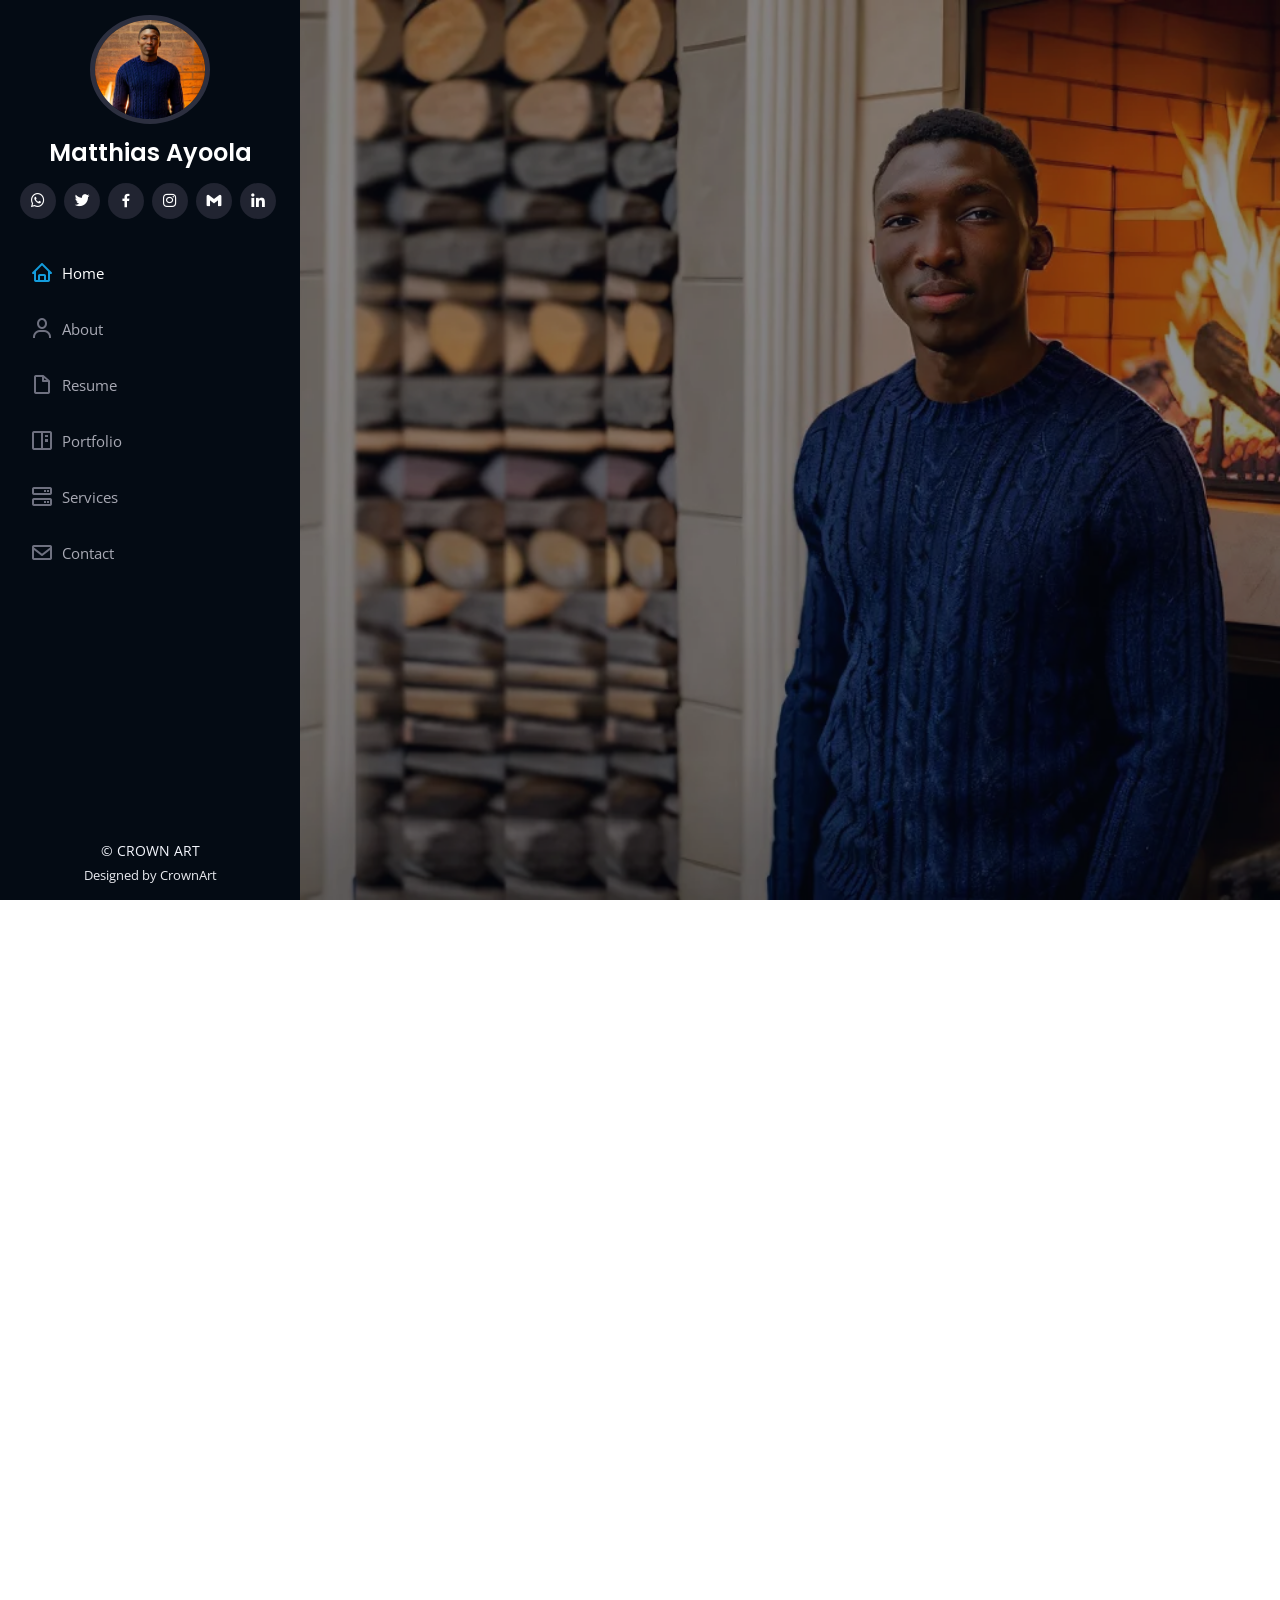
==== boateng.html @ 7325ee03 "ff" ====
<!DOCTYPE html>
<html lang="en">

<head>
  <meta charset="utf-8">
  <meta content="width=device-width, initial-scale=1.0" name="viewport">

  <title>Matthias Ayoola</title>
  <meta content="" name="description">
  <meta content="" name="keywords">

  <!-- Favicons -->
  <link href="assets\web\cbg.webp" rel="icon">
  <link href="assets\web\cbg.webp" rel="apple-touch-icon">

  <!-- Google Fonts -->
  <link href="https://fonts.googleapis.com/css?family=Open+Sans:300,300i,400,400i,600,600i,700,700i|Raleway:300,300i,400,400i,500,500i,600,600i,700,700i|Poppins:300,300i,400,400i,500,500i,600,600i,700,700i" rel="stylesheet">

  <!-- Vendor CSS Files -->
  <link href="assets/vendor/aos/aos.css" rel="stylesheet">
  <link href="assets/vendor/bootstrap/css/bootstrap.min.css" rel="stylesheet">
  <link href="assets/vendor/bootstrap-icons/bootstrap-icons.css" rel="stylesheet">
  <link href="assets/vendor/boxicons/css/boxicons.min.css" rel="stylesheet">
  <link href="assets/vendor/glightbox/css/glightbox.min.css" rel="stylesheet">
  <link href="assets/vendor/swiper/swiper-bundle.min.css" rel="stylesheet">

  <!-- Template Main CSS File -->
  <link href="assets/css/style.css" rel="stylesheet">

  <!-- =======================================================
  * Template Name: iPortfolio
  * Updated: Nov 17 2023 with Bootstrap v5.3.2
  * Template URL: https://bootstrapmade.com/iportfolio-bootstrap-portfolio-websites-template/
  * Author: BootstrapMade.com
  * License: https://bootstrapmade.com/license/
  ======================================================== -->
  <style>
    /* Custom styles for portfolio section */
    .portfolio-section {
      padding: 60px 0;
      background: #f5f8fd;
      overflow: hidden;
    }
    .portfolio-item {
      margin-bottom: 30px;
      position: relative;
      overflow: hidden;
      border-radius: 10px;
      box-shadow: 0 4px 15px rgba(0, 0, 0, 0.1);
      transition: transform 0.3s ease, box-shadow 0.3s ease;
    }
    .portfolio-item:hover {
      transform: translateY(-10px);
      box-shadow: 0 8px 25px rgba(0, 0, 0, 0.2);
    }
    .portfolio-item img {
      width: 100%;
      height: auto;
      display: block;
      object-fit: cover;
    }
    .portfolio-details {
      padding: 15px;
      background: #fff;
      text-align: center;
    }
    .portfolio-details h4 {
      margin: 10px 0 5px;
      color: #173b6c;
      font-size: 1.2rem;
    }
    .portfolio-details p {
      font-size: 0.9rem;
      color: #666;
    }
    .download-btn {
      display: inline-block;
      padding: 8px 16px;
      background: #149ddd;
      color: #fff;
      text-decoration: none;
      border-radius: 5px;
      transition: background 0.3s, transform 0.3s;
      font-size: 0.9rem;
    }
    .download-btn:hover {
      background: #37b3ed;
      transform: translateY(-3px);
    }
    @keyframes fadeInUp {
      from { opacity: 0; transform: translateY(20px); }
      to { opacity: 1; transform: translateY(0); }
    }
    .fade-in-up {
      animation: fadeInUp 1s ease-out;
    }

    /* Responsive Adjustments */
    @media (max-width: 1200px) {
      #header {
        width: 250px;
      }
      #main {
        margin-left: 250px;
      }
      .container, .container-fluid {
        padding-left: 20px;
        padding-right: 20px;
      }
      .portfolio-item {
        margin-bottom: 20px;
      }
    }

    @media (max-width: 992px) {
      #header {
        left: -250px;
      }
      #main {
        margin-left: 0;
      }
      #hero h1 {
        font-size: 40px;
        line-height: 48px;
      }
      #hero h2 {
        font-size: 18px;
      }
      .portfolio-item {
        margin-bottom: 15px;
      }
      .col-lg-4 {
        flex: 0 0 50%;
        max-width: 50%;
      }
    }

    @media (max-width: 768px) {
      #hero {
        height: auto;
        padding: 60px 0;
      }
      #hero h1 {
        font-size: 28px;
        line-height: 36px;
      }
      #hero h2 {
        font-size: 16px;
      }
      .btn-get-started {
        padding: 8px 16px;
        font-size: 0.9rem;
      }
      .col-lg-4 {
        flex: 0 0 100%;
        max-width: 100%;
      }
      .portfolio-details h4 {
        font-size: 1rem;
      }
      .portfolio-details p {
        font-size: 0.8rem;
      }
      .download-btn {
        padding: 6px 12px;
        font-size: 0.8rem;
      }
      .contact .info {
        padding: 20px;
      }
      .contact .php-email-form {
        padding: 20px;
      }
    }

    @media (max-width: 576px) {
      #header .profile img {
        width: 100px;
      }
      #header .profile h1 {
        font-size: 20px;
      }
      #hero .hero-container {
        padding: 0 15px;
      }
      .section-title h2 {
        font-size: 24px;
      }
      .contact .row {
        flex-direction: column;
      }
      .contact .info, .contact .php-email-form {
        width: 100%;
        margin-bottom: 20px;
      }
      .form-group {
        margin-bottom: 10px;
      }
      #footer {
        width: 100%;
        position: relative;
        padding: 10px;
      }
    }
  </style>
</head>
<body>
 
  <!-- ======= Mobile nav toggle button ======= -->
  <i class="bi bi-list mobile-nav-toggle d-xl-none"></i>

  <!-- ======= Header ======= -->
  <header id="header">
    <div class="d-flex flex-column">

      <div class="profile">
        <img src="assets\web\profile.webp" alt="" width="600" height="537" class="img-fluid rounded-circle">
        <h1 class="text-light"><a href="index.html">Matthias Ayoola </a></h1>
        <div class="social-links mt-3 text-center">
          <a href="https://wa.me/2348077643940" class="whatsapp"><i class="bx bxl-whatsapp"></i></a>
          <a href="https://x.com/C_rowntech?t=K1lyToPX4hGiQ3Go60ShPg&s=09" class="twitter"><i class="bx bxl-twitter"></i></a>
          <a href="https://www.facebook.com/ayoola.matthias" class="facebook"><i class="bx bxl-facebook"></i></a>
          <a href="https://www.instagram.com/crownart.gfx?igsh=cDUyMmh1eW9mb3Uy" class="instagram"><i class="bx bxl-instagram"></i></a>
          <a href="princematthias64@gmail.com" class="google-plus"><i class="bx bxl-gmail"></i></a>
          <a href="https://www.linkedin.com/in/ayoola-matthias-157736240" class="linkedin"><i class="bx bxl-linkedin"></i></a>
        </div>
      </div>

      <nav id="navbar" class="nav-menu navbar">
        <ul>
          <li><a href="#hero" class="nav-link scrollto active"><i class="bx bx-home"></i> <span>Home</span></a></li>
          <li><a href="#about" class="nav-link scrollto"><i class="bx bx-user"></i> <span>About</span></a></li>
          <li><a href="#resume" class="nav-link scrollto"><i class="bx bx-file-blank"></i> <span>Resume</span></a></li>
          <li><a href="#portfolio" class="nav-link scrollto"><i class="bx bx-book-content"></i> <span>Portfolio</span></a></li>
          <li><a href="#services" class="nav-link scrollto"><i class="bx bx-server"></i> <span>Services</span></a></li>
          <li><a href="#contact" class="nav-link scrollto"><i class="bx bx-envelope"></i> <span>Contact</span></a></li>
        </ul>
      </nav><!-- .nav-menu -->
    </div>
  </header><!-- End Header -->

  <!-- Main -->
  <main id="main">
    <!-- Hero Section -->
    <section id="hero" class="d-flex align-items-center">
      <div class="container" data-aos="fade-in">
        <h1>Matthias Ayoola</h1>
        <h2>Graphics Designer & Web Developer</h2>
        <div class="d-flex flex-column flex-md-row gap-2">
          <a href="#portfolio" class="btn-get-started scrollto">View Portfolio</a>
          <a href="#contact" class="btn-get-started scrollto">Book a Session</a>
        </div>
      </div>
    </section>

        <!-- Contact Section -->
    <section id="contact" class="contact">
      <div class="container" data-aos="fade-up">
        <div class="section-title">
          <h2>Contact</h2>
          <p>Ready to start your next project or have questions? I’m here to help!</p>
        </div>
        <div class="row">
          <div class="col-lg-5 d-flex align-items-stretch">
            <div class="info">
              <div class="address">
                <i class="bi bi-geo-alt"></i>
                <h4>Location:</h4>
                <p>Bello Villa Isale-genral, Ogbomosho, Oyo State, NG</p>
              </div>
              <div class="email">
                <i class="bi bi-envelope"></i>
                <h4>Email:</h4>
                <p>[email protected]</p>
              </div>
              <div class="phone">
                <i class="bi bi-phone"></i>
                <h4>Call:</h4>
                <p>+1 5589 55488 55s</p>
              </div>
              <div class="form-social">
                <a href="#" class="twitter"><i class="bx bxl-twitter"></i></a>
                <a href="#" class="facebook"><i class="bx bxl-facebook"></i></a>
                <a href="#" class="instagram"><i class="bx bxl-instagram"></i></a>
                <a href="#" class="linkedin"><i class="bx bxl-linkedin"></i></a>
              </div>
            </div>
          </div>
          <div class="col-lg-7 mt-5 mt-lg-0 d-flex align-items-stretch">
            <form action="forms/contact.php" method="post" class="php-email-form">
              <div class="row">
                <div class="form-group col-md-6">
                  <label for="name">Your Name</label>
                  <input type="text" name="name" class="form-control" id="name" required>
                </div>
                <div class="form-group col-md-6">
                  <label for="email">Your Email</label>
                  <input type="email" class="form-control" name="email" id="email" required>
                </div>
              </div>
              <div class="form-group">
                <label for="subject">Subject</label>
                <input type="text" class="form-control" name="subject" id="subject" required>
              </div>
              <div class="form-group">
                <label for="message">Message</label>
                <textarea class="form-control" name="message" rows="10" required></textarea>
              </div>
              <div class="my-3">
                <div class="loading">Loading</div>
                <div class="error-message"></div>
                <div class="sent-message">Your message has been sent. Thank you!</div>
              </div>
              <div class="text-center"><button type="submit">Send Message</button></div>
            </form>
          </div>
        </div>
      </div>
    </section>
  </main>

  <!-- Footer -->
  <footer id="footer">
    <div class="container">
      <div class="copyright">
        © CROWN ART
      </div>
      <div class="credits">
        Designed by CrownArt
      </div>
    </div>
  </footer>

  <a href="#" class="back-to-top d-flex align-items-center justify-content-center"><i class="bi bi-arrow-up-short"></i></a>

  <script>
    AOS.init({ duration: 1000, easing: 'ease-in-out', once: true });
    document.addEventListener('DOMContentLoaded', () => {
      const portfolioIsotope = new Isotope('.portfolio-container', {
        itemSelector: '.ponrtfolio-item',
        layoutMode: 'masonry'
      });
    });
  </script>
</body>
</html>
---- assets/css/style.css ----
/*--------------------------------------------------------------
# General
--------------------------------------------------------------*/
body {
  font-family: "Open Sans", sans-serif;
  color: #272829;
}

a {
  color: #149ddd;
  text-decoration: none;
}

a:hover {
  color: #37b3ed;
  text-decoration: none;
}

h1,
h2,
h3,
h4,
h5,
h6 {
  font-family: "Raleway", sans-serif;
}

/*--------------------------------------------------------------
# Back to top button
--------------------------------------------------------------*/
.back-to-top {
  position: fixed;
  visibility: hidden;
  opacity: 0;
  right: 15px;
  bottom: 15px;
  z-index: 996;
  background: #149ddd;
  width: 40px;
  height: 40px;
  border-radius: 50px;
  transition: all 0.4s;
}

.back-to-top i {
  font-size: 28px;
  color: #fff;
  line-height: 0;
}

.back-to-top:hover {
  background: #2eafec;
  color: #fff;
}

.back-to-top.active {
  visibility: visible;
  opacity: 1;
}

/*--------------------------------------------------------------
# Header
--------------------------------------------------------------*/
#header {
  position: fixed;
  top: 0;
  left: 0;
  bottom: 0;
  width: 300px;
  transition: all ease-in-out 0.5s;
  z-index: 9997;
  transition: all 0.5s;
  padding: 0 15px;
  background: #040b14;
  overflow-y: auto;
}

#header .profile img {
  margin: 15px auto;
  display: block;
  width: 120px;
  border: 5px solid #2c2f3f;
}

#header .profile h1 {
  font-size: 24px;
  margin: 0;
  padding: 0;
  font-weight: 600;
  -moz-text-align-last: center;
  text-align-last: center;
  font-family: "Poppins", sans-serif;
}

#header .profile h1 a,
#header .profile h1 a:hover {
  color: #fff;
  text-decoration: none;
}

#header .profile .social-links a {
  font-size: 18px;
  display: inline-block;
  background: #212431;
  color: #fff;
  line-height: 1;
  padding: 8px 0;
  margin-right: 4px;
  border-radius: 50%;
  text-align: center;
  width: 36px;
  height: 36px;
  transition: 0.3s;
}

#header .profile .social-links a:hover {
  background: #149ddd;
  color: #fff;
  text-decoration: none;
}

#main {
  margin-left: 300px;
}

.container,
.container-fluid {
  padding-left: 30px;
  padding-right: 30px;
}

@media (max-width: 1199px) {
  #header {
    left: -300px;
  }

  #main {
    margin-left: 0;
  }

  .container,
  .container-fluid {
    padding-left: 12px;
    padding-right: 12px;
  }
}

/*--------------------------------------------------------------
# Navigation Menu
--------------------------------------------------------------*/
/* Desktop Navigation */
.nav-menu {
  padding: 30px 0 0 0;
}

.nav-menu * {
  margin: 0;
  padding: 0;
  list-style: none;
}

.nav-menu>ul>li {
  position: relative;
  white-space: nowrap;
}

.nav-menu a,
.nav-menu a:focus {
  display: flex;
  align-items: center;
  color: #a8a9b4;
  padding: 12px 15px;
  margin-bottom: 8px;
  transition: 0.3s;
  font-size: 15px;
}

.nav-menu a i,
.nav-menu a:focus i {
  font-size: 24px;
  padding-right: 8px;
  color: #6f7180;
}

.nav-menu a:hover,
.nav-menu .active,
.nav-menu .active:focus,
.nav-menu li:hover>a {
  text-decoration: none;
  color: #fff;
}

.nav-menu a:hover i,
.nav-menu .active i,
.nav-menu .active:focus i,
.nav-menu li:hover>a i {
  color: #149ddd;
}

/* Mobile Navigation */
.mobile-nav-toggle {
  position: fixed;
  right: 15px;
  top: 15px;
  z-index: 9998;
  border: 0;
  font-size: 24px;
  transition: all 0.4s;
  outline: none !important;
  background-color: #149ddd;
  color: #fff;
  width: 40px;
  height: 40px;
  display: inline-flex;
  align-items: center;
  justify-content: center;
  line-height: 0;
  border-radius: 50px;
  cursor: pointer;
}

.mobile-nav-active {
  overflow: hidden;
}

.mobile-nav-active #header {
  left: 0;
}

/*--------------------------------------------------------------
# Hero Section
--------------------------------------------------------------*/
#hero {
  width: 100%;
  height: 100vh;
  background: url("../web/1694551637131.webp");
  background-size: cover;
  background-position: right;
}

#hero:before {
  content: "";
  background: rgba(5, 13, 24, 0.3);
  position: absolute;
  bottom: 0;
  top: 0;
  left: 0;
  right: 0;
  z-index: 1;
}

#hero .hero-container {
  position: relative;
  z-index: 2;
  min-width: 300px;
}

#hero h1 {
  margin: 0 0 10px 0;
  font-size: 64px;
  font-weight: 700;
  line-height: 56px;
  color: #fff;
}

#hero p {
  color: #fff;
  margin-bottom: 50px;
  font-size: 26px;
  font-family: "Poppins", sans-serif;
}

#hero p span {
  color: #fff;
  padding-bottom: 4px;
  letter-spacing: 1px;
  border-bottom: 3px solid #149ddd;
}

@media (min-width: 1024px) {
  #hero {
    background-attachment: fixed;
    background: url("../web/WEB2.webp");
    background-size: cover; /* Fill the screen */
    background-position: right; /* Center the image */
    background-repeat: no-repeat;
  }
}

@media (max-width: 768px) {
	#hero h1 {
    font-size: 28px;
    line-height: 36px;
  }

  #hero h2 {
    font-size: 18px;
    line-height: 24px;
    margin-bottom: 30px;
  }
	#hero {
  width: 100%;
  height: 100vh;
  position: relative;
  background: url("../web/profile.webp");
  background-size: cover;
  background-position: center;
  background-repeat: no-repeat;
  overflow: hidden;
}

/* Blurred and colored overlay */
#hero::before {
  content: "";
  position: absolute;
  inset: 0;
  z-index: 1;
  /* Cool blue overlay with opacity */
  background: rgba(6, 87, 238, 0.45);
  /* Blur effect */
  backdrop-filter: blur(5px);
  /* For Safari support */
  -webkit-backdrop-filter: blur(0px);
}

/* Ensure hero content stays above overlay */
#hero .hero-container {
  position: relative;
  z-index: 2;
}
}
/* Animated scroll down arrow - bottom right */
/* Default: bottom right */
.scroll-down-arrow {
  position: absolute;
  right: 40px;
  bottom: 40px;
  color: #fff;
  font-size: 48px;
  animation: bounce 2s infinite;
  transition: color 0.3s;
  z-index: 10;
  background: none;
  border: none;
  outline: none;
  cursor: pointer;
  display: flex;
  align-items: center;
  justify-content: center;
}

/* Center bottom for large screens */
@media (min-width: 1024px) {
  .scroll-down-arrow {
    right: 0;
    left: 0;
    margin: 0 auto;
    bottom: 40px;
    position: absolute;
    justify-content: center;
  }
}
@keyframes bounce {
  0%, 20%, 50%, 80%, 100% {transform: translateY(0);}
  40% {transform: translateY(15px);}
  60% {transform: translateY(8px);}
}
#hero {
  position: relative; 
  /* Ensure positioning context for the arrow */
}
/* Hero profile image */
.hero-profile-img {
  animation: fadeInDown 1.2s;
}
@keyframes fadeInDown {
  from { opacity: 0; transform: translateY(-40px);}
  to { opacity: 1; transform: translateY(0);}
}
/* Hero social icons */
.hero-social a {
  color: #fff;
  font-size: 2rem;
  transition: color 0.3s, transform 0.3s;
  display: inline-block;
}
.hero-social a:hover {
  color: #149ddd;
  transform: translateY(-6px) scale(1.1);
}
/* Optional: subtle overlay for better text contrast */
#hero::before {
  content: "";
  background: rgba(5, 10, 24, 0.45);
  position: absolute;
  bottom: 0;
  top: 0;
  left: 0;
  right: 0;
  z-index: 1;
}
#hero .hero-container {
  position: relative;
  z-index: 2;
}
/*--------------------------------------------------------------
# Sections General
--------------------------------------------------------------*/
section {
  padding: 60px 0;
  overflow: hidden;
}

.section-bg {
  background: #f5f8fd;
}

.section-title {
  padding-bottom: 30px;
}

.section-title h2 {
  font-size: 32px;
  font-weight: bold;
  margin-bottom: 20px;
  padding-bottom: 20px;
  position: relative;
  color: #173b6c;
}

.section-title h2::after {
  content: "";
  position: absolute;
  display: block;
  width: 50px;
  height: 3px;
  background: #149ddd;
  bottom: 0;
  left: 0;
}

.section-title p {
  margin-bottom: 0;
}

/*--------------------------------------------------------------
# About
--------------------------------------------------------------*/
.about .content h3 {
  font-weight: 700;
  font-size: 26px;
  color: #173b6c;
}

.about .content ul {
  list-style: none;
  padding: 0;
}

.about .content ul li {
  margin-bottom: 20px;
  display: flex;
  align-items: center;
}

.about .content ul strong {
  margin-right: 10px;
}

.about .content ul i {
  font-size: 16px;
  margin-right: 5px;
  color: #149ddd;
  line-height: 0;
}

.about .content p:last-child {
  margin-bottom: 0;
}

/*--------------------------------------------------------------
# Facts
--------------------------------------------------------------*/
.facts {
  padding-bottom: 30px;
}

.facts .count-box {
  padding: 30px;
  width: 100%;
}

.facts .count-box i {
  display: block;
  font-size: 44px;
  color: #149ddd;
  float: left;
  line-height: 0;
}

.facts .count-box span {
  font-size: 48px;
  line-height: 40px;
  display: block;
  font-weight: 700;
  color: #050d18;
  margin-left: 60px;
}

.facts .count-box p {
  padding: 15px 0 0 0;
  margin: 0 0 0 60px;
  font-family: "Raleway", sans-serif;
  font-size: 14px;
  color: #122f57;
}

.facts .count-box a {
  font-weight: 600;
  display: block;
  margin-top: 20px;
  color: #122f57;
  font-size: 15px;
  font-family: "Poppins", sans-serif;
  transition: ease-in-out 0.3s;
}

.facts .count-box a:hover {
  color: #1f5297;
}

/*--------------------------------------------------------------
# Skills
--------------------------------------------------------------*/
.skills .progress {
  height: 60px;
  display: block;
  background: none;
  border-radius: 0;
}

.skills .progress .skill {
  padding: 0;
  margin: 0 0 6px 0;
  text-transform: uppercase;
  display: block;
  font-weight: 600;
  font-family: "Poppins", sans-serif;
  color: #050d18;
}

.skills .progress .skill .val {
  float: right;
  font-style: normal;
}

.skills .progress-bar-wrap {
  background: #dce8f8;
  height: 10px;
}

.skills .progress-bar {
  width: 1px;
  height: 10px;
  transition: 0.9s;
  background-color: #149ddd;
}

/*--------------------------------------------------------------
# Resume
--------------------------------------------------------------*/
.resume .resume-title {
  font-size: 26px;
  font-weight: 700;
  margin-top: 20px;
  margin-bottom: 20px;
  color: #050d18;
}

.resume .resume-item {
  padding: 0 0 20px 20px;
  margin-top: -2px;
  border-left: 2px solid #1f5297;
  position: relative;
}

.resume .resume-item h4 {
  line-height: 18px;
  font-size: 18px;
  font-weight: 600;
  text-transform: uppercase;
  font-family: "Poppins", sans-serif;
  color: #050d18;
  margin-bottom: 10px;
}

.resume .resume-item h5 {
  font-size: 16px;
  background: #e4edf9;
  padding: 5px 15px;
  display: flex;
  font-weight: 600;
  margin-bottom: 10px;
}

.resume .resume-item ul {
  padding-left: 20px;
}

.resume .resume-item ul li {
  padding-bottom: 10px;
}

.resume .resume-item:last-child {
  padding-bottom: 0;
}

.resume .resume-item::before {
  content: "";
  position: absolute;
  width: 16px;
  height: 16px;
  border-radius: 50px;
  left: -9px;
  top: 0;
  background: #fff;
  border: 2px solid #1f5297;
}

/*--------------------------------------------------------------
# Portfolio
--------------------------------------------------------------*/
.portfolio .portfolio-item {
  margin-bottom: 30px;
}

.portfolio #portfolio-flters {
  padding: 0;
  margin: 0 auto 35px auto;
  list-style: none;
  text-align: center;
  background: #fff;
  border-radius: 50px;
  padding: 2px 15px;
}

.portfolio #portfolio-flters li {
  cursor: pointer;
  display: inline-block;
  padding: 10px 15px 8px 15px;
  font-size: 14px;
  font-weight: 600;
  line-height: 1;
  text-transform: uppercase;
  color: #272829;
  margin-bottom: 5px;
  transition: all 0.3s ease-in-out;
}

.portfolio #portfolio-flters li:hover,
.portfolio #portfolio-flters li.filter-active {
  color: #149ddd;
}

.portfolio #portfolio-flters li:last-child {
  margin-right: 0;
}

.portfolio .portfolio-wrap {
  transition: 0.3s;
  position: relative;
  overflow: hidden;
  z-index: 1;
}

.portfolio .portfolio-wrap::before {
  content: "";
  background: rgba(255, 255, 255, 0.5);
  position: absolute;
  left: 0;
  right: 0;
  top: 0;
  bottom: 0;
  transition: all ease-in-out 0.3s;
  z-index: 2;
  opacity: 0;
}

.portfolio .portfolio-wrap .portfolio-links {
  opacity: 1;
  left: 0;
  right: 0;
  bottom: -60px;
  z-index: 3;
  position: absolute;
  transition: all ease-in-out 0.3s;
  display: flex;
  justify-content: center;
}

.portfolio .portfolio-wrap .portfolio-links a {
  color: #fff;
  font-size: 28px;
  text-align: center;
  background: rgba(20, 157, 221, 0.75);
  transition: 0.3s;
  width: 50%;
}

.portfolio .portfolio-wrap .portfolio-links a:hover {
  background: rgba(20, 157, 221, 0.95);
}

.portfolio .portfolio-wrap .portfolio-links a+a {
  border-left: 1px solid #37b3ed;
}

.portfolio .portfolio-wrap:hover::before {
  top: 0;
  left: 0;
  right: 0;
  bottom: 0;
  opacity: 1;
}

.portfolio .portfolio-wrap:hover .portfolio-links {
  opacity: 1;
  bottom: 0;
}

/*--------------------------------------------------------------
# Portfolio Details
--------------------------------------------------------------*/

.portfolio-details {
  padding-top: 40px;
}

.portfolio-details .portfolio-details-slider img {
  width: 100%;
}

.portfolio-details .portfolio-details-slider .swiper-pagination {
  margin-top: 20px;
  position: relative;
}

.portfolio-details .portfolio-details-slider .swiper-pagination .swiper-pagination-bullet {
  width: 12px;
  height: 12px;
  background-color: #fff;
  opacity: 1;
  border: 1px solid #149ddd;
}

.portfolio-details .portfolio-details-slider .swiper-pagination .swiper-pagination-bullet-active {
  background-color: #149ddd;
}

.portfolio-details .portfolio-info {
  padding: 30px;
  box-shadow: 0px 0 30px rgba(5, 13, 24, 0.08);
}

.portfolio-details .portfolio-info h3 {
  font-size: 22px;
  font-weight: 700;
  margin-bottom: 20px;
  padding-bottom: 20px;
  border-bottom: 1px solid #eee;
}

.portfolio-details .portfolio-info ul {
  list-style: none;
  padding: 0;
  font-size: 15px;
}

.portfolio-details .portfolio-info ul li+li {
  margin-top: 10px;
}

.portfolio-details .portfolio-description {
  padding-top: 30px;
}

.portfolio-details .portfolio-description h2 {
  font-size: 26px;
  font-weight: 700;
  margin-bottom: 20px;
}

.portfolio-details .portfolio-description p {
  padding: 0;
}

/* Animated See More button for portfolio */
.see-more-btn {
  display: inline-block;
  padding: 12px 32px;
  background: #149ddd;
  color: #ffffff;
  border-radius: 30px;
  font-weight: 600;
  font-size: 1.1rem;
  text-decoration: none;
  box-shadow: 0 4px 24px rgba(20, 157, 221, 0.15);
  transition: background 0.3s, transform 0.3s;
  position: relative;
  animation: pulse 1.5s infinite;
}
.see-more-btn i {
  vertical-align: middle;
  font-size: 1.3em;
  transition: transform 0.3s;
}
.see-more-btn:hover {
  background: #031f2c;
  transform: translateY(-3px) scale(1.04);
  text-decoration: none;
}
.see-more-btn:hover i {
  transform: translateX(6px) scale(1.1);
}
@keyframes pulse {
  0% { box-shadow: 0 0 0 0 rgba(20,157,221,0.2);}
  70% { box-shadow: 0 0 0 12px rgba(20,157,221,0);}
  100% { box-shadow: 0 0 0 0 rgba(20,157,221,0.2);}
}
/*--------------------------------------------------------------
# Services
--------------------------------------------------------------*/
.services .icon-box {
  margin-bottom: 20px;
}

.services .icon {
  float: left;
  display: flex;
  align-items: center;
  justify-content: center;
  width: 54px;
  height: 54px;
  background: #149ddd;
  border-radius: 50%;
  transition: 0.5s;
  border: 1px solid #149ddd;
}

.services .icon i {
  color: #fff;
  font-size: 24px;
  line-height: 0;
}

.services .icon-box:hover .icon {
  background: #fff;
}

.services .icon-box:hover .icon i {
  color: #149ddd;
}

.services .title {
  margin-left: 80px;
  font-weight: 700;
  margin-bottom: 15px;
  font-size: 18px;
}

.services .title a {
  color: #343a40;
}

.services .title a:hover {
  color: #149ddd;
}

.services .description {
  margin-left: 80px;
  line-height: 24px;
  font-size: 14px;
}

.services .icon-box {
  padding: 20px;
  border-radius: 8px;
  transition: all 0.3s ease-in-out;
  background: #fff;
  box-shadow: 0 2px 5px rgba(0, 0, 0, 0.1);
}

.services .icon-box:hover {
  transform: translateY(-5px);
  box-shadow: 0 5px 15px rgba(0, 0, 0, 0.2);
}

.services .icon {
  font-size: 2rem;
  color: #007bff;
  margin-bottom: 15px;
}

.services .title a {
  color: #333;
  text-decoration: none;
  font-weight: 600;
}

.services .title a:hover {
  color: #007bff;
}

.services .btn-outline-primary {
  border-radius: 20px;
  padding: 8px 20px;
}

.services .value-prop {
  font-size: 1.1rem;
  margin-top: 10px;
}
/*--------------------------------------------------------------
# Testimonials
--------------------------------------------------------------*/
.testimonials .testimonials-carousel,
.testimonials .testimonials-slider {
  overflow: hidden;
}

.testimonials .testimonial-item {
  box-sizing: content-box;
  text-align: center;
  min-height: 320px;
}

.testimonials .testimonial-item .testimonial-img {
  width: 90px;
  border-radius: 50%;
  margin: 0 auto;
}

.testimonials .testimonial-item h3 {
  font-size: 18px;
  font-weight: bold;
  margin: 10px 0 5px 0;
  color: #111;
}

.testimonials .testimonial-item h4 {
  font-size: 14px;
  color: #999;
  margin: 0;
}

.testimonials .testimonial-item .quote-icon-left,
.testimonials .testimonial-item .quote-icon-right {
  color: #c3e8fa;
  font-size: 26px;
}

.testimonials .testimonial-item .quote-icon-left {
  display: inline-block;
  left: -5px;
  position: relative;
}

.testimonials .testimonial-item .quote-icon-right {
  display: inline-block;
  right: -5px;
  position: relative;
  top: 10px;
}

.testimonials .testimonial-item p {
  font-style: italic;
  margin: 0 15px 15px 15px;
  padding: 20px;
  background: #fff;
  position: relative;
  margin-bottom: 35px;
  border-radius: 6px;
  box-shadow: 0px 2px 15px rgba(0, 0, 0, 0.1);
}

.testimonials .testimonial-item p::after {
  content: "";
  width: 0;
  height: 0;
  border-top: 20px solid #fff;
  border-right: 20px solid transparent;
  border-left: 20px solid transparent;
  position: absolute;
  bottom: -20px;
  left: calc(50% - 20px);
}

.testimonials .swiper-pagination {
  margin-top: 20px;
  position: relative;
}

.testimonials .swiper-pagination .swiper-pagination-bullet {
  width: 12px;
  height: 12px;
  background-color: #fff;
  opacity: 1;
  border: 1px solid #149ddd;
}

.testimonials .swiper-pagination .swiper-pagination-bullet-active {
  background-color: #149ddd;
}

/*--------------------------------------------------------------
# Contact
--------------------------------------------------------------*/
.contact {
  padding-bottom: 130px;
}

.contact .info {
  padding: 30px;
  background: #fff;
  width: 100%;
  box-shadow: 0 0 24px 0 rgba(0, 0, 0, 0.12);
}

.contact .info i {
  font-size: 20px;
  color: #149ddd;
  float: left;
  width: 44px;
  height: 44px;
  background: #dff3fc;
  display: flex;
  justify-content: center;
  align-items: center;
  border-radius: 50px;
  transition: all 0.3s ease-in-out;
}

.contact .info h4 {
  padding: 0 0 0 60px;
  font-size: 22px;
  font-weight: 600;
  margin-bottom: 5px;
  color: #050d18;
}

.contact .info p {
  padding: 0 0 10px 60px;
  margin-bottom: 20px;
  font-size: 14px;
  color: #173b6c;
}

.contact .info .email p {
  padding-top: 5px;
}

.contact .info .social-links {
  padding-left: 60px;
}

.contact .info .social-links a {
  font-size: 18px;
  display: inline-block;
  background: #333;
  color: #fff;
  line-height: 1;
  padding: 8px 0;
  border-radius: 50%;
  text-align: center;
  width: 36px;
  height: 36px;
  transition: 0.3s;
  margin-right: 10px;
}

.contact .info .social-links a:hover {
  background: #149ddd;
  color: #fff;
}

.contact .info .email:hover i,
.contact .info .address:hover i,
.contact .info .phone:hover i {
  background: #149ddd;
  color: #fff;
}

.contact .php-email-form {
  width: 100%;
  padding: 30px;
  background: #fff;
  box-shadow: 0 0 24px 0 rgba(0, 0, 0, 0.12);
}

.contact .php-email-form .form-group {
  padding-bottom: 8px;
}

.contact .php-email-form .validate {
  display: none;
  color: red;
  margin: 0 0 15px 0;
  font-weight: 400;
  font-size: 13px;
}

.contact .php-email-form .error-message {
  display: none;
  color: #fff;
  background: #ed3c0d;
  text-align: left;
  padding: 15px;
  font-weight: 600;
}

.contact .php-email-form .error-message br+br {
  margin-top: 25px;
}

.contact .php-email-form .sent-message {
  display: none;
  color: #fff;
  background: #18d26e;
  text-align: center;
  padding: 15px;
  font-weight: 600;
}

.contact .php-email-form .loading {
  display: none;
  background: #fff;
  text-align: center;
  padding: 15px;
}

.contact .php-email-form .loading:before {
  content: "";
  display: inline-block;
  border-radius: 50%;
  width: 24px;
  height: 24px;
  margin: 0 10px -6px 0;
  border: 3px solid #18d26e;
  border-top-color: #eee;
  animation: animate-loading 1s linear infinite;
}

.contact .php-email-form .form-group {
  margin-bottom: 15px;
}

.contact .php-email-form label {
  padding-bottom: 8px;
}

.contact .php-email-form input,
.contact .php-email-form textarea {
  border-radius: 0;
  box-shadow: none;
  font-size: 14px;
}

.contact .php-email-form input {
  height: 44px;
}

.contact .php-email-form textarea {
  padding: 10px 15px;
}

.contact .php-email-form button[type=submit] {
  background: #149ddd;
  border: 0;
  padding: 10px 24px;
  color: #fff;
  transition: 0.4s;
  border-radius: 4px;
}

.contact .php-email-form button[type=submit]:hover {
  background: #37b3ed;
}

@keyframes animate-loading {
  0% {
    transform: rotate(0deg);
  }

  100% {
    transform: rotate(360deg);
  }
}
/* Hero social icons */
.form-social a {
  color: #149ddd;
  font-size: 2rem;
  transition: color 0.3s, transform 0.3s;
  display: inline-block;
}
.form-social a:hover {
  color: #03080a;
  transform: translateY(-6px) scale(1.1);
}
/*--------------------------------------------------------------
# Breadcrumbs
--------------------------------------------------------------*/
.breadcrumbs {
  padding: 20px 0;
  background: #f9f9f9;
}

.breadcrumbs h2 {
  font-size: 26px;
  font-weight: 300;
}

.breadcrumbs ol {
  display: flex;
  flex-wrap: wrap;
  list-style: none;
  padding: 0;
  margin: 0;
  font-size: 15px;
}

.breadcrumbs ol li+li {
  padding-left: 10px;
}

.breadcrumbs ol li+li::before {
  display: inline-block;
  padding-right: 10px;
  color: #0e2442;
  content: "/";
}

@media (max-width: 768px) {
  .breadcrumbs .d-flex {
    display: block !important;
  }

  .breadcrumbs ol {
    display: block;
  }

  .breadcrumbs ol li {
    display: inline-block;
  }
}

/*--------------------------------------------------------------
# Footer
--------------------------------------------------------------*/
#footer {
  padding: 15px;
  color: #f4f6fd;
  font-size: 14px;
  position: fixed;
  left: 0;
  bottom: 0;
  width: 300px;
  z-index: 9999;
  background: #040b14;
}

#footer .copyright {
  text-align: center;
}

#footer .credits {
  padding-top: 5px;
  text-align: center;
  font-size: 13px;
  color: #eaebf0;
}

@media (max-width: 1199px) {
  #footer {
    position: static;
    width: auto;
    padding-right: 20px 15px;
  }
}
/* Theme Switcher Styles */
#theme-switcher .theme-btn {
  width: 32px;
  height: 32px;
  border: 2px solid #fff;
  border-radius: 50%;
  cursor: pointer;
  outline: none;
  transition: border 0.2s;
}
#theme-switcher .theme-btn.active {
  border: 2px solid #000;
}

/* Light/Dark mode base */
body.light-mode {
  background: #f5f8fd;
  color: #222;
}
body.dark-mode {
  background: #181c24;
  color: #f5f8fd;
}
body.dark-mode .section-bg {
  background: #232a36 !important;
}
body.dark-mode .portfolio .portfolio-wrap,
body.dark-mode .services .icon-box,
body.dark-mode .contact .info,
body.dark-mode .php-email-form
body.dark-mode #hea {
  background: #232a36 !important;
  color: #fff;
}
body.dark-mode .section-title h2 {
  color: #fff;
}
body.dark-mode .see-more-btn {
  background: #222 !important;
  color: #fff !important;
}

/* Theme Colors (applied to --theme-color variable) */
:root {
  --theme-color: #149ddd;
}
body.theme-blue { --theme-color: #149ddd; }
body.theme-green { --theme-color: #28a745; }
body.theme-red { --theme-color: #dc3545; }
body.theme-purple { --theme-color: #6f42c1; }
body.theme-orange { --theme-color: #fd7e14; }
body.theme-teal { --theme-color: #20c997; }

/* Use theme color in key places */
 a:hover
{
  color: var(--theme-color) !important;
}
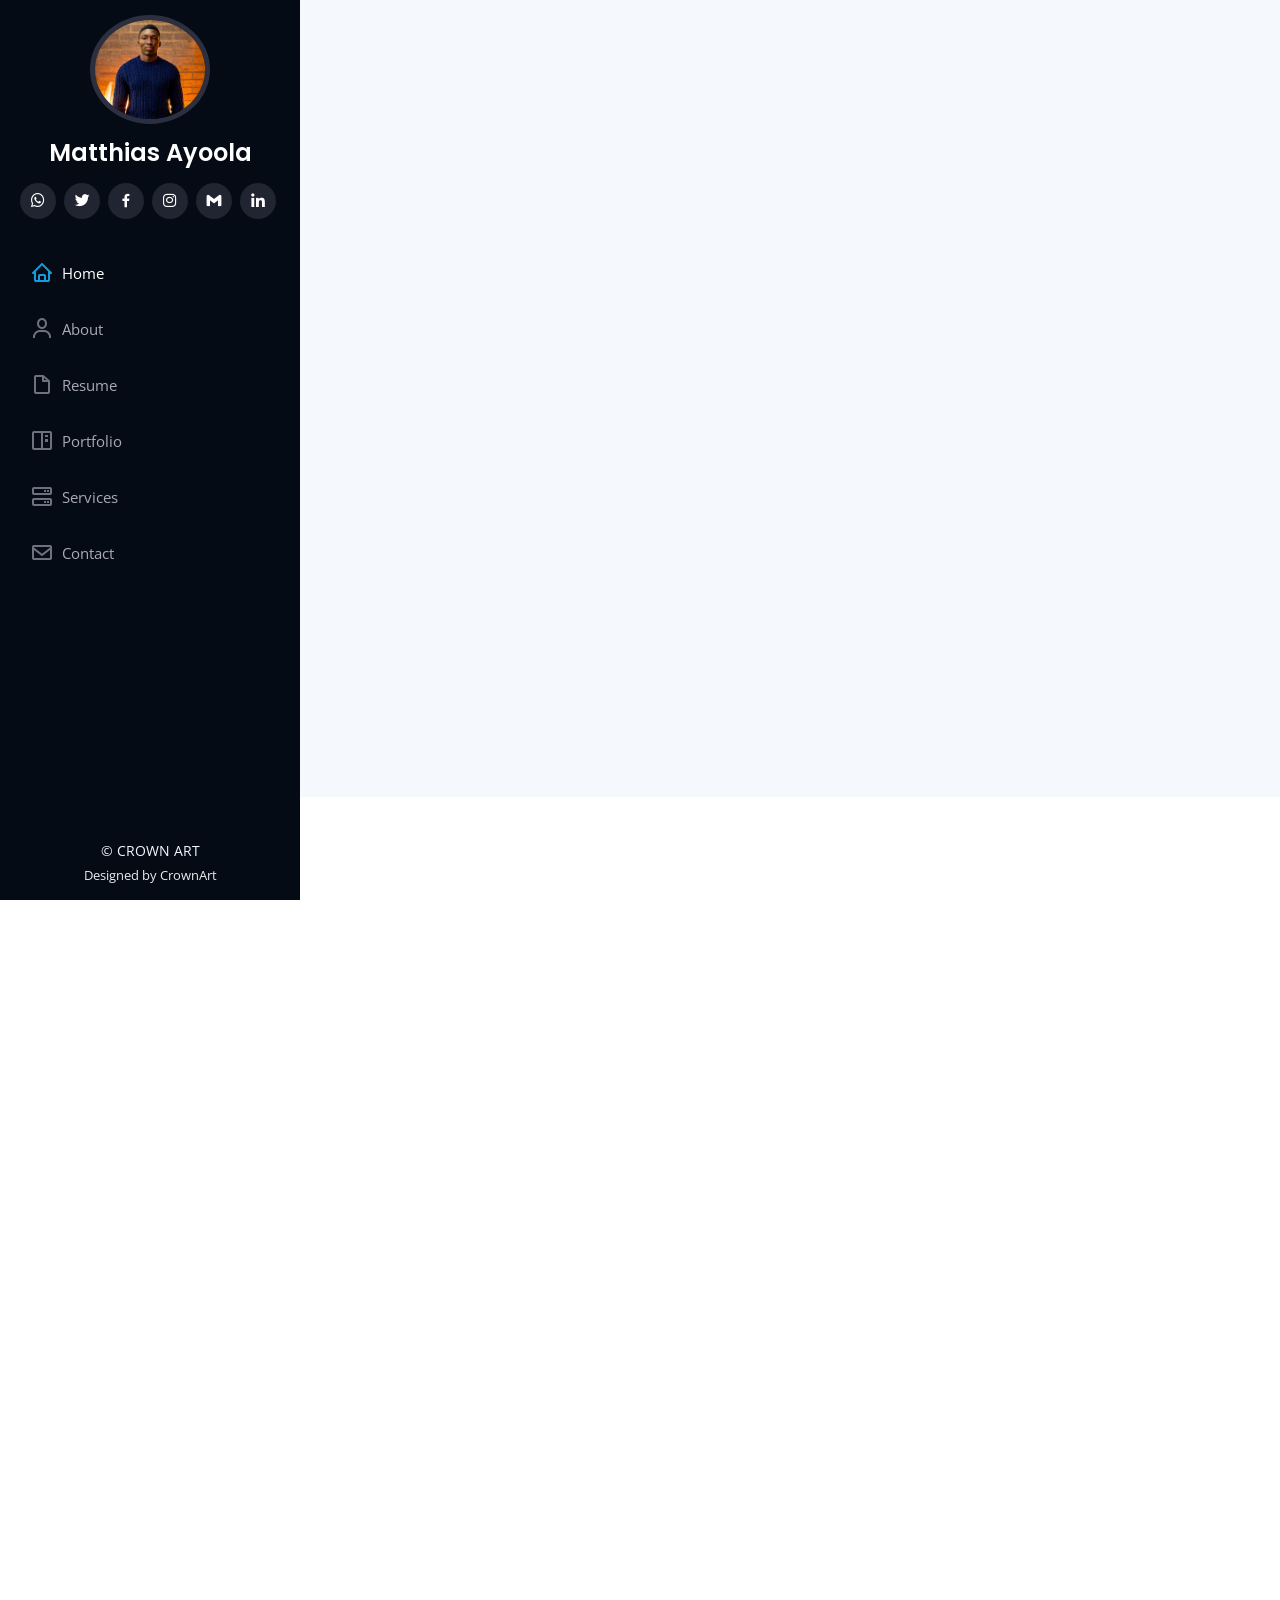
==== commit 7aecdbaf: "xx" ====
--- a/boateng.html
+++ b/boateng.html
@@ -239,19 +239,235 @@
     </div>
   </header><!-- End Header -->
 
-  <!-- Main -->
-  <main id="main">
-    <!-- Hero Section -->
-    <section id="hero" class="d-flex align-items-center">
-      <div class="container" data-aos="fade-in">
-        <h1>Matthias Ayoola</h1>
-        <h2>Graphics Designer & Web Developer</h2>
-        <div class="d-flex flex-column flex-md-row gap-2">
-          <a href="#portfolio" class="btn-get-started scrollto">View Portfolio</a>
-          <a href="#contact" class="btn-get-started scrollto">Book a Session</a>
-        </div>
-      </div>
-    </section>
+  <section id="gallery" class="gallery-section">
+  <div class="container">
+    <div class="section-title" data-aos="fade-up">
+      <h2>Gallery</h2>
+      <p>Explore my latest visual creations.</p>
+    </div>
+    <div class="gallery-container" data-aos="zoom-in">
+      <div class="gallery-item"><img src="project1.jpg" alt="Project 1"></div>
+      <div class="gallery-item"><img src="project2.jpg" alt="Project 2"></div>
+      <div class="gallery-item"><img src="project3.jpg" alt="Project 3"></div>
+      <div class="gallery-item"><img src="project4.jpg" alt="Project 4"></div>
+      <div class="gallery-item"><img src="project5.jpg" alt="Project 5"></div>
+      <div class="gallery-item"><img src="project6.jpg" alt="Project 6"></div>
+    </div>
+    <div class="download-btn-container" data-aos="fade-up">
+      <a href="https://drive.google.com/your-file-link" class="download-btn">Download All</a>
+    </div>
+  </div>
+</section>
+
+<style>
+  .gallery-section {
+    padding: 60px 0;
+    background: #f5f8fd;
+    overflow: hidden;
+  }
+  .gallery-container {
+    display: grid;
+    grid-template-columns: repeat(auto-fit, minmax(250px, 1fr));
+    gap: 20px;
+    margin-bottom: 30px;
+  }
+  .gallery-item {
+    overflow: hidden;
+    border-radius: 10px;
+    box-shadow: 0 4px 15px rgba(0, 0, 0, 0.1);
+    transition: transform 0.3s ease, box-shadow 0.3s ease;
+  }
+  .gallery-item img {
+    width: 100%;
+    height: 100%;
+    object-fit: cover;
+    display: block;
+    transition: transform 0.3s ease;
+  }
+  .gallery-item:hover img {
+    transform: scale(1.1);
+  }
+  .gallery-item:hover {
+    transform: translateY(-5px);
+    box-shadow: 0 8px 25px rgba(0, 0, 0, 0.2);
+  }
+  .download-btn {
+    display: inline-block;
+    padding: 12px 24px;
+    background: #149ddd;
+    color: #fff;
+    text-decoration: none;
+    border-radius: 5px;
+    font-size: 1rem;
+    transition: background 0.3s, transform 0.3s;
+  }
+  .download-btn:hover {
+    background: #37b3ed;
+    transform: translateY(-3px);
+  }
+  .download-btn-container {
+    text-align: center;
+    margin-top: 20px;
+  }
+
+  /* Responsive Adjustments */
+  @media (max-width: 992px) {
+    .gallery-container {
+      grid-template-columns: repeat(auto-fit, minmax(200px, 1fr));
+    }
+    .gallery-item {
+      margin-bottom: 15px;
+    }
+  }
+
+  @media (max-width: 768px) {
+    .gallery-container {
+      grid-template-columns: repeat(auto-fit, minmax(150px, 1fr));
+    }
+    .section-title h2 {
+      font-size: 24px;
+    }
+    .download-btn {
+      padding: 10px 20px;
+      font-size: 0.9rem;
+    }
+  }
+
+  @media (max-width: 576px) {
+    .gallery-container {
+      grid-template-columns: 1fr;
+    }
+    .gallery-item {
+      margin-bottom: 10px;
+    }
+    .section-title {
+      padding: 0 15px;
+    }
+    .download-btn {
+      padding: 8px 16px;
+      font-size: 0.8rem;
+    }
+  }
+</style>
+
+<script>
+  AOS.init({ duration: 1000, easing: 'ease-in-out', once: true });
+</script>
+
+  <section id="gallery" class="gallery-section">
+      <div class="container">
+          <div class="section-title" data-aos="fade-up">
+                <h2>Gallery</h2>
+                      <p>Explore my latest visual creations.</p>
+                          </div>
+                              <div class="gallery-container" data-aos="zoom-in">
+                                    <div class="gallery-item"><img src="project1.jpg" alt="Project 1"></div>
+                                          <div class="gallery-item"><img src="project2.jpg" alt="Project 2"></div>
+                                                <div class="gallery-item"><img src="project3.jpg" alt="Project 3"></div>
+                                                      <div class="gallery-item"><img src="project4.jpg" alt="Project 4"></div>
+                                                            <div class="gallery-item"><img src="project5.jpg" alt="Project 5"></div>
+                                                                  <div class="gallery-item"><img src="project6.jpg" alt="Project 6"></div>
+                                                                      </div>
+                                                                          <div class="download-btn-container" data-aos="fade-up">
+                                                                                <a href="https://drive.google.com/your-file-link" class="download-btn">Download All</a>
+                                                                                    </div>
+                                                                                      </div>
+                                                                                      </section>
+
+                                                                                      <style>
+                                                                                        .gallery-section {
+                                                                                            padding: 60px 0;
+                                                                                                background: #f5f8fd;
+                                                                                                    overflow: hidden;
+                                                                                                      }
+                                                                                                        .gallery-container {
+                                                                                                            display: grid;
+                                                                                                                grid-template-columns: repeat(auto-fit, minmax(250px, 1fr));
+                                                                                                                    gap: 20px;
+                                                                                                                        margin-bottom: 30px;
+                                                                                                                          }
+                                                                                                                            .gallery-item {
+                                                                                                                                overflow: hidden;
+                                                                                                                                    border-radius: 10px;
+                                                                                                                                        box-shadow: 0 4px 15px rgba(0, 0, 0, 0.1);
+                                                                                                                                            transition: transform 0.3s ease, box-shadow 0.3s ease;
+                                                                                                                                              }
+                                                                                                                                                .gallery-item img {
+                                                                                                                                                    width: 100%;
+                                                                                                                                                        height: 100%;
+                                                                                                                                                            object-fit: cover;
+                                                                                                                                                                display: block;
+                                                                                                                                                                    transition: transform 0.3s ease;
+                                                                                                                                                                      }
+                                                                                                                                                                        .gallery-item:hover img {
+                                                                                                                                                                            transform: scale(1.1);
+                                                                                                                                                                              }
+                                                                                                                                                                                .gallery-item:hover {
+                                                                                                                                                                                    transform: translateY(-5px);
+                                                                                                                                                                                        box-shadow: 0 8px 25px rgba(0, 0, 0, 0.2);
+                                                                                                                                                                                          }
+                                                                                                                                                                                            .download-btn {
+                                                                                                                                                                                                display: inline-block;
+                                                                                                                                                                                                    padding: 12px 24px;
+                                                                                                                                                                                                        background: #149ddd;
+                                                                                                                                                                                                            color: #fff;
+                                                                                                                                                                                                                text-decoration: none;
+                                                                                                                                                                                                                    border-radius: 5px;
+                                                                                                                                                                                                                        font-size: 1rem;
+                                                                                                                                                                                                                            transition: background 0.3s, transform 0.3s;
+                                                                                                                                                                                                                              }
+                                                                                                                                                                                                                                .download-btn:hover {
+                                                                                                                                                                                                                                    background: #37b3ed;
+                                                                                                                                                                                                                                        transform: translateY(-3px);
+                                                                                                                                                                                                                                          }
+                                                                                                                                                                                                                                            .download-btn-container {
+                                                                                                                                                                                                                                                text-align: center;
+                                                                                                                                                                                                                                                    margin-top: 20px;
+                                                                                                                                                                                                                                                      }
+
+                                                                                                                                                                                                                                                        /* Responsive Adjustments */
+                                                                                                                                                                                                                                                          @media (max-width: 992px) {
+                                                                                                                                                                                                                                                              .gallery-container {
+                                                                                                                                                                                                                                                                    grid-template-columns: repeat(auto-fit, minmax(200px, 1fr));
+                                                                                                                                                                                                                                                                        }
+                                                                                                                                                                                                                                                                            .gallery-item {
+                                                                                                                                                                                                                                                                                  margin-bottom: 15px;
+                                                                                                                                                                                                                                                                                      }
+                                                                                                                                                                                                                                                                                        }
+
+                                                                                                                                                                                                                                                                                          @media (max-width: 768px) {
+                                                                                                                                                                                                                                                                                              .gallery-container {
+                                                                                                                                                                                                                                                                                                    grid-template-columns: repeat(auto-fit, minmax(150px, 1fr));
+                                                                                                                                                                                                                                                                                                        }
+                                                                                                                                                                                                                                                                                                            .section-title h2 {
+                                                                                                                                                                                                                                                                                                                  font-size: 24px;
+                                                                                                                                                                                                                                                                                                                      }
+                                                                                                                                                                                                                                                                                                                          .download-btn {
+                                                                                                                                                                                                                                                                                                                                padding: 10px 20px;
+                                                                                                                                                                                                                                                                                                                                      font-size: 0.9rem;
+                                                                                                                                                                                                                                                                                                                                          }
+                                                                                                                                                                                                                                                                                                                                            }
+
+                                                                                                                                                                                                                                                                                                                                              @media (max-width: 576px) {
+                                                                                                                                                                                                                                                                                                                                                  .gallery-container {
+                                                                                                                                                                                                                                                                                                                                                        grid-template-columns: 1fr;
+                                                                                                                                                                                                                                                                                                                                                            }
+                                                                                                                                                                                                                                                                                                                                                                .gallery-item {
+                                                                                                                                                                                                                                                                                                                                                                      margin-bottom: 10px;
+                                                                                                                                                                                                                                                                                                                                                                          }
+                                                                                                                                                                                                                                                                                                                                                                              .section-title {
+                                                                                                                                                                                                                                                                                                                                                                                    padding: 0 15px;
+                                                                                                                                                                                                                                                                                                                                                                                        }
+                                                                                                                                                                                                                                                                                                                                                                                            .download-btn {
+                                                                                                                                                                                                                                                                                                                                                                                                  padding: 8px 16px;
+                                                                                                                                                                                                                                                                                                                                                                                                        font-size: 0.8rem;
+                                                                                                                                                                                                                                                                                                                                                                                                            }
+                                                                                                                                                                                                                                                                                                                                                                                                              }
+                                                                                                                                                                                                                                                                                                                                                                                                              </style>
+
+                                                                                                                                                                                                                                                                                                                                                                                                              <script>
+                                                                                                                                                                                                                                                                                                                                                                                                                AOS.init({ duration: 1000, easing: 'ease-in-out', once: true });
+                                                                                                                                                                                                                                                                                                                                                                                                                </script>
 
         <!-- Contact Section -->
     <section id="contact" class="contact">
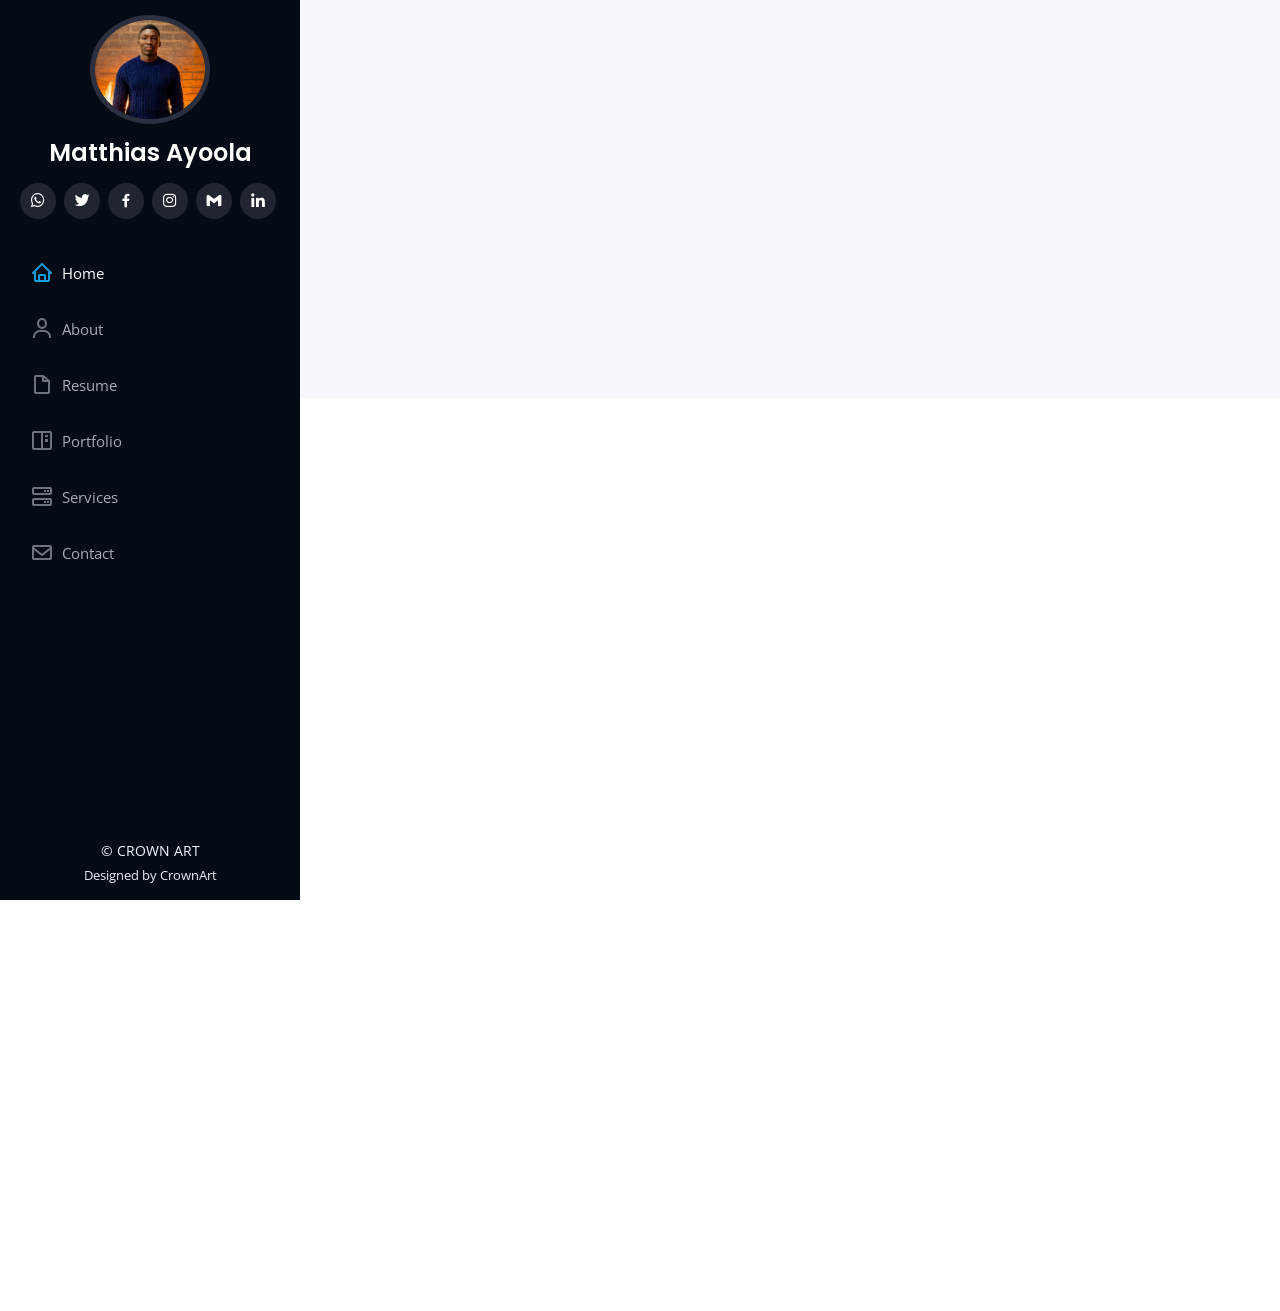
==== commit f55921b1: "Update boateng.html [" ====
--- a/boateng.html
+++ b/boateng.html
@@ -35,174 +35,99 @@
   * License: https://bootstrapmade.com/license/
   ======================================================== -->
   <style>
-    /* Custom styles for portfolio section */
-    .portfolio-section {
-      padding: 60px 0;
-      background: #f5f8fd;
-      overflow: hidden;
-    }
-    .portfolio-item {
-      margin-bottom: 30px;
-      position: relative;
-      overflow: hidden;
-      border-radius: 10px;
-      box-shadow: 0 4px 15px rgba(0, 0, 0, 0.1);
-      transition: transform 0.3s ease, box-shadow 0.3s ease;
-    }
-    .portfolio-item:hover {
-      transform: translateY(-10px);
-      box-shadow: 0 8px 25px rgba(0, 0, 0, 0.2);
-    }
-    .portfolio-item img {
-      width: 100%;
-      height: auto;
-      display: block;
-      object-fit: cover;
-    }
-    .portfolio-details {
-      padding: 15px;
-      background: #fff;
-      text-align: center;
-    }
-    .portfolio-details h4 {
-      margin: 10px 0 5px;
-      color: #173b6c;
-      font-size: 1.2rem;
-    }
-    .portfolio-details p {
+  .gallery-section {
+    padding: 60px 0;
+    background: #f5f8fd;
+    overflow: hidden;
+  }
+  .gallery-container {
+    display: grid;
+    grid-template-columns: repeat(auto-fit, minmax(250px, 1fr));
+    gap: 20px;
+    margin-bottom: 30px;
+  }
+  .gallery-item {
+    overflow: hidden;
+    border-radius: 10px;
+    box-shadow: 0 4px 15px rgba(0, 0, 0, 0.1);
+    transition: transform 0.3s ease, box-shadow 0.3s ease;
+  }
+  .gallery-item img {
+    width: 100%;
+    height: 100%;
+    object-fit: cover;
+    display: block;
+    transition: transform 0.3s ease;
+  }
+  .gallery-item:hover img {
+    transform: scale(1.1);
+  }
+  .gallery-item:hover {
+    transform: translateY(-5px);
+    box-shadow: 0 8px 25px rgba(0, 0, 0, 0.2);
+  }
+  .download-btn {
+    display: inline-block;
+    padding: 12px 24px;
+    background: #149ddd;
+    color: #fff;
+    text-decoration: none;
+    border-radius: 5px;
+    font-size: 1rem;
+    transition: background 0.3s, transform 0.3s;
+  }
+  .download-btn:hover {
+    background: #37b3ed;
+    transform: translateY(-3px);
+  }
+  .download-btn-container {
+    text-align: center;
+    margin-top: 20px;
+  }
+
+  /* Responsive Adjustments */
+  @media (max-width: 992px) {
+    .gallery-container {
+      grid-template-columns: repeat(auto-fit, minmax(200px, 1fr));
+    }
+    .gallery-item {
+      margin-bottom: 15px;
+    }
+  }
+
+  @media (max-width: 768px) {
+    .gallery-container {
+      grid-template-columns: repeat(auto-fit, minmax(150px, 1fr));
+    }
+    .section-title h2 {
+      font-size: 24px;
+    }
+    .download-btn {
+      padding: 10px 20px;
       font-size: 0.9rem;
-      color: #666;
+    }
+  }
+
+  @media (max-width: 576px) {
+    .gallery-container {
+      grid-template-columns: 1fr;
+    }
+    .gallery-item {
+      margin-bottom: 10px;
+    }
+    .section-title {
+      padding: 0 15px;
     }
     .download-btn {
-      display: inline-block;
       padding: 8px 16px;
-      background: #149ddd;
-      color: #fff;
-      text-decoration: none;
-      border-radius: 5px;
-      transition: background 0.3s, transform 0.3s;
-      font-size: 0.9rem;
-    }
-    .download-btn:hover {
-      background: #37b3ed;
-      transform: translateY(-3px);
-    }
-    @keyframes fadeInUp {
-      from { opacity: 0; transform: translateY(20px); }
-      to { opacity: 1; transform: translateY(0); }
-    }
-    .fade-in-up {
-      animation: fadeInUp 1s ease-out;
-    }
-
-    /* Responsive Adjustments */
-    @media (max-width: 1200px) {
-      #header {
-        width: 250px;
-      }
-      #main {
-        margin-left: 250px;
-      }
-      .container, .container-fluid {
-        padding-left: 20px;
-        padding-right: 20px;
-      }
-      .portfolio-item {
-        margin-bottom: 20px;
-      }
-    }
-
-    @media (max-width: 992px) {
-      #header {
-        left: -250px;
-      }
-      #main {
-        margin-left: 0;
-      }
-      #hero h1 {
-        font-size: 40px;
-        line-height: 48px;
-      }
-      #hero h2 {
-        font-size: 18px;
-      }
-      .portfolio-item {
-        margin-bottom: 15px;
-      }
-      .col-lg-4 {
-        flex: 0 0 50%;
-        max-width: 50%;
-      }
-    }
-
-    @media (max-width: 768px) {
-      #hero {
-        height: auto;
-        padding: 60px 0;
-      }
-      #hero h1 {
-        font-size: 28px;
-        line-height: 36px;
-      }
-      #hero h2 {
-        font-size: 16px;
-      }
-      .btn-get-started {
-        padding: 8px 16px;
-        font-size: 0.9rem;
-      }
-      .col-lg-4 {
-        flex: 0 0 100%;
-        max-width: 100%;
-      }
-      .portfolio-details h4 {
-        font-size: 1rem;
-      }
-      .portfolio-details p {
-        font-size: 0.8rem;
-      }
-      .download-btn {
-        padding: 6px 12px;
-        font-size: 0.8rem;
-      }
-      .contact .info {
-        padding: 20px;
-      }
-      .contact .php-email-form {
-        padding: 20px;
-      }
-    }
-
-    @media (max-width: 576px) {
-      #header .profile img {
-        width: 100px;
-      }
-      #header .profile h1 {
-        font-size: 20px;
-      }
-      #hero .hero-container {
-        padding: 0 15px;
-      }
-      .section-title h2 {
-        font-size: 24px;
-      }
-      .contact .row {
-        flex-direction: column;
-      }
-      .contact .info, .contact .php-email-form {
-        width: 100%;
-        margin-bottom: 20px;
-      }
-      .form-group {
-        margin-bottom: 10px;
-      }
-      #footer {
-        width: 100%;
-        position: relative;
-        padding: 10px;
-      }
-    }
-  </style>
+      font-size: 0.8rem;
+    }
+  }
+</style>
+
+<script>
+  AOS.init({ duration: 1000, easing: 'ease-in-out', once: true });
+</script>
 </head>
 <body>
  
@@ -258,216 +183,6 @@
     </div>
   </div>
 </section>
-
-<style>
-  .gallery-section {
-    padding: 60px 0;
-    background: #f5f8fd;
-    overflow: hidden;
-  }
-  .gallery-container {
-    display: grid;
-    grid-template-columns: repeat(auto-fit, minmax(250px, 1fr));
-    gap: 20px;
-    margin-bottom: 30px;
-  }
-  .gallery-item {
-    overflow: hidden;
-    border-radius: 10px;
-    box-shadow: 0 4px 15px rgba(0, 0, 0, 0.1);
-    transition: transform 0.3s ease, box-shadow 0.3s ease;
-  }
-  .gallery-item img {
-    width: 100%;
-    height: 100%;
-    object-fit: cover;
-    display: block;
-    transition: transform 0.3s ease;
-  }
-  .gallery-item:hover img {
-    transform: scale(1.1);
-  }
-  .gallery-item:hover {
-    transform: translateY(-5px);
-    box-shadow: 0 8px 25px rgba(0, 0, 0, 0.2);
-  }
-  .download-btn {
-    display: inline-block;
-    padding: 12px 24px;
-    background: #149ddd;
-    color: #fff;
-    text-decoration: none;
-    border-radius: 5px;
-    font-size: 1rem;
-    transition: background 0.3s, transform 0.3s;
-  }
-  .download-btn:hover {
-    background: #37b3ed;
-    transform: translateY(-3px);
-  }
-  .download-btn-container {
-    text-align: center;
-    margin-top: 20px;
-  }
-
-  /* Responsive Adjustments */
-  @media (max-width: 992px) {
-    .gallery-container {
-      grid-template-columns: repeat(auto-fit, minmax(200px, 1fr));
-    }
-    .gallery-item {
-      margin-bottom: 15px;
-    }
-  }
-
-  @media (max-width: 768px) {
-    .gallery-container {
-      grid-template-columns: repeat(auto-fit, minmax(150px, 1fr));
-    }
-    .section-title h2 {
-      font-size: 24px;
-    }
-    .download-btn {
-      padding: 10px 20px;
-      font-size: 0.9rem;
-    }
-  }
-
-  @media (max-width: 576px) {
-    .gallery-container {
-      grid-template-columns: 1fr;
-    }
-    .gallery-item {
-      margin-bottom: 10px;
-    }
-    .section-title {
-      padding: 0 15px;
-    }
-    .download-btn {
-      padding: 8px 16px;
-      font-size: 0.8rem;
-    }
-  }
-</style>
-
-<script>
-  AOS.init({ duration: 1000, easing: 'ease-in-out', once: true });
-</script>
-
-  <section id="gallery" class="gallery-section">
-      <div class="container">
-          <div class="section-title" data-aos="fade-up">
-                <h2>Gallery</h2>
-                      <p>Explore my latest visual creations.</p>
-                          </div>
-                              <div class="gallery-container" data-aos="zoom-in">
-                                    <div class="gallery-item"><img src="project1.jpg" alt="Project 1"></div>
-                                          <div class="gallery-item"><img src="project2.jpg" alt="Project 2"></div>
-                                                <div class="gallery-item"><img src="project3.jpg" alt="Project 3"></div>
-                                                      <div class="gallery-item"><img src="project4.jpg" alt="Project 4"></div>
-                                                            <div class="gallery-item"><img src="project5.jpg" alt="Project 5"></div>
-                                                                  <div class="gallery-item"><img src="project6.jpg" alt="Project 6"></div>
-                                                                      </div>
-                                                                          <div class="download-btn-container" data-aos="fade-up">
-                                                                                <a href="https://drive.google.com/your-file-link" class="download-btn">Download All</a>
-                                                                                    </div>
-                                                                                      </div>
-                                                                                      </section>
-
-                                                                                      <style>
-                                                                                        .gallery-section {
-                                                                                            padding: 60px 0;
-                                                                                                background: #f5f8fd;
-                                                                                                    overflow: hidden;
-                                                                                                      }
-                                                                                                        .gallery-container {
-                                                                                                            display: grid;
-                                                                                                                grid-template-columns: repeat(auto-fit, minmax(250px, 1fr));
-                                                                                                                    gap: 20px;
-                                                                                                                        margin-bottom: 30px;
-                                                                                                                          }
-                                                                                                                            .gallery-item {
-                                                                                                                                overflow: hidden;
-                                                                                                                                    border-radius: 10px;
-                                                                                                                                        box-shadow: 0 4px 15px rgba(0, 0, 0, 0.1);
-                                                                                                                                            transition: transform 0.3s ease, box-shadow 0.3s ease;
-                                                                                                                                              }
-                                                                                                                                                .gallery-item img {
-                                                                                                                                                    width: 100%;
-                                                                                                                                                        height: 100%;
-                                                                                                                                                            object-fit: cover;
-                                                                                                                                                                display: block;
-                                                                                                                                                                    transition: transform 0.3s ease;
-                                                                                                                                                                      }
-                                                                                                                                                                        .gallery-item:hover img {
-                                                                                                                                                                            transform: scale(1.1);
-                                                                                                                                                                              }
-                                                                                                                                                                                .gallery-item:hover {
-                                                                                                                                                                                    transform: translateY(-5px);
-                                                                                                                                                                                        box-shadow: 0 8px 25px rgba(0, 0, 0, 0.2);
-                                                                                                                                                                                          }
-                                                                                                                                                                                            .download-btn {
-                                                                                                                                                                                                display: inline-block;
-                                                                                                                                                                                                    padding: 12px 24px;
-                                                                                                                                                                                                        background: #149ddd;
-                                                                                                                                                                                                            color: #fff;
-                                                                                                                                                                                                                text-decoration: none;
-                                                                                                                                                                                                                    border-radius: 5px;
-                                                                                                                                                                                                                        font-size: 1rem;
-                                                                                                                                                                                                                            transition: background 0.3s, transform 0.3s;
-                                                                                                                                                                                                                              }
-                                                                                                                                                                                                                                .download-btn:hover {
-                                                                                                                                                                                                                                    background: #37b3ed;
-                                                                                                                                                                                                                                        transform: translateY(-3px);
-                                                                                                                                                                                                                                          }
-                                                                                                                                                                                                                                            .download-btn-container {
-                                                                                                                                                                                                                                                text-align: center;
-                                                                                                                                                                                                                                                    margin-top: 20px;
-                                                                                                                                                                                                                                                      }
-
-                                                                                                                                                                                                                                                        /* Responsive Adjustments */
-                                                                                                                                                                                                                                                          @media (max-width: 992px) {
-                                                                                                                                                                                                                                                              .gallery-container {
-                                                                                                                                                                                                                                                                    grid-template-columns: repeat(auto-fit, minmax(200px, 1fr));
-                                                                                                                                                                                                                                                                        }
-                                                                                                                                                                                                                                                                            .gallery-item {
-                                                                                                                                                                                                                                                                                  margin-bottom: 15px;
-                                                                                                                                                                                                                                                                                      }
-                                                                                                                                                                                                                                                                                        }
-
-                                                                                                                                                                                                                                                                                          @media (max-width: 768px) {
-                                                                                                                                                                                                                                                                                              .gallery-container {
-                                                                                                                                                                                                                                                                                                    grid-template-columns: repeat(auto-fit, minmax(150px, 1fr));
-                                                                                                                                                                                                                                                                                                        }
-                                                                                                                                                                                                                                                                                                            .section-title h2 {
-                                                                                                                                                                                                                                                                                                                  font-size: 24px;
-                                                                                                                                                                                                                                                                                                                      }
-                                                                                                                                                                                                                                                                                                                          .download-btn {
-                                                                                                                                                                                                                                                                                                                                padding: 10px 20px;
-                                                                                                                                                                                                                                                                                                                                      font-size: 0.9rem;
-                                                                                                                                                                                                                                                                                                                                          }
-                                                                                                                                                                                                                                                                                                                                            }
-
-                                                                                                                                                                                                                                                                                                                                              @media (max-width: 576px) {
-                                                                                                                                                                                                                                                                                                                                                  .gallery-container {
-                                                                                                                                                                                                                                                                                                                                                        grid-template-columns: 1fr;
-                                                                                                                                                                                                                                                                                                                                                            }
-                                                                                                                                                                                                                                                                                                                                                                .gallery-item {
-                                                                                                                                                                                                                                                                                                                                                                      margin-bottom: 10px;
-                                                                                                                                                                                                                                                                                                                                                                          }
-                                                                                                                                                                                                                                                                                                                                                                              .section-title {
-                                                                                                                                                                                                                                                                                                                                                                                    padding: 0 15px;
-                                                                                                                                                                                                                                                                                                                                                                                        }
-                                                                                                                                                                                                                                                                                                                                                                                            .download-btn {
-                                                                                                                                                                                                                                                                                                                                                                                                  padding: 8px 16px;
-                                                                                                                                                                                                                                                                                                                                                                                                        font-size: 0.8rem;
-                                                                                                                                                                                                                                                                                                                                                                                                            }
-                                                                                                                                                                                                                                                                                                                                                                                                              }
-                                                                                                                                                                                                                                                                                                                                                                                                              </style>
-
-                                                                                                                                                                                                                                                                                                                                                                                                              <script>
-                                                                                                                                                                                                                                                                                                                                                                                                                AOS.init({ duration: 1000, easing: 'ease-in-out', once: true });
-                                                                                                                                                                                                                                                                                                                                                                                                                </script>
 
         <!-- Contact Section -->
     <section id="contact" class="contact">
@@ -559,4 +274,4 @@
     });
   </script>
 </body>
-</html>+</html>
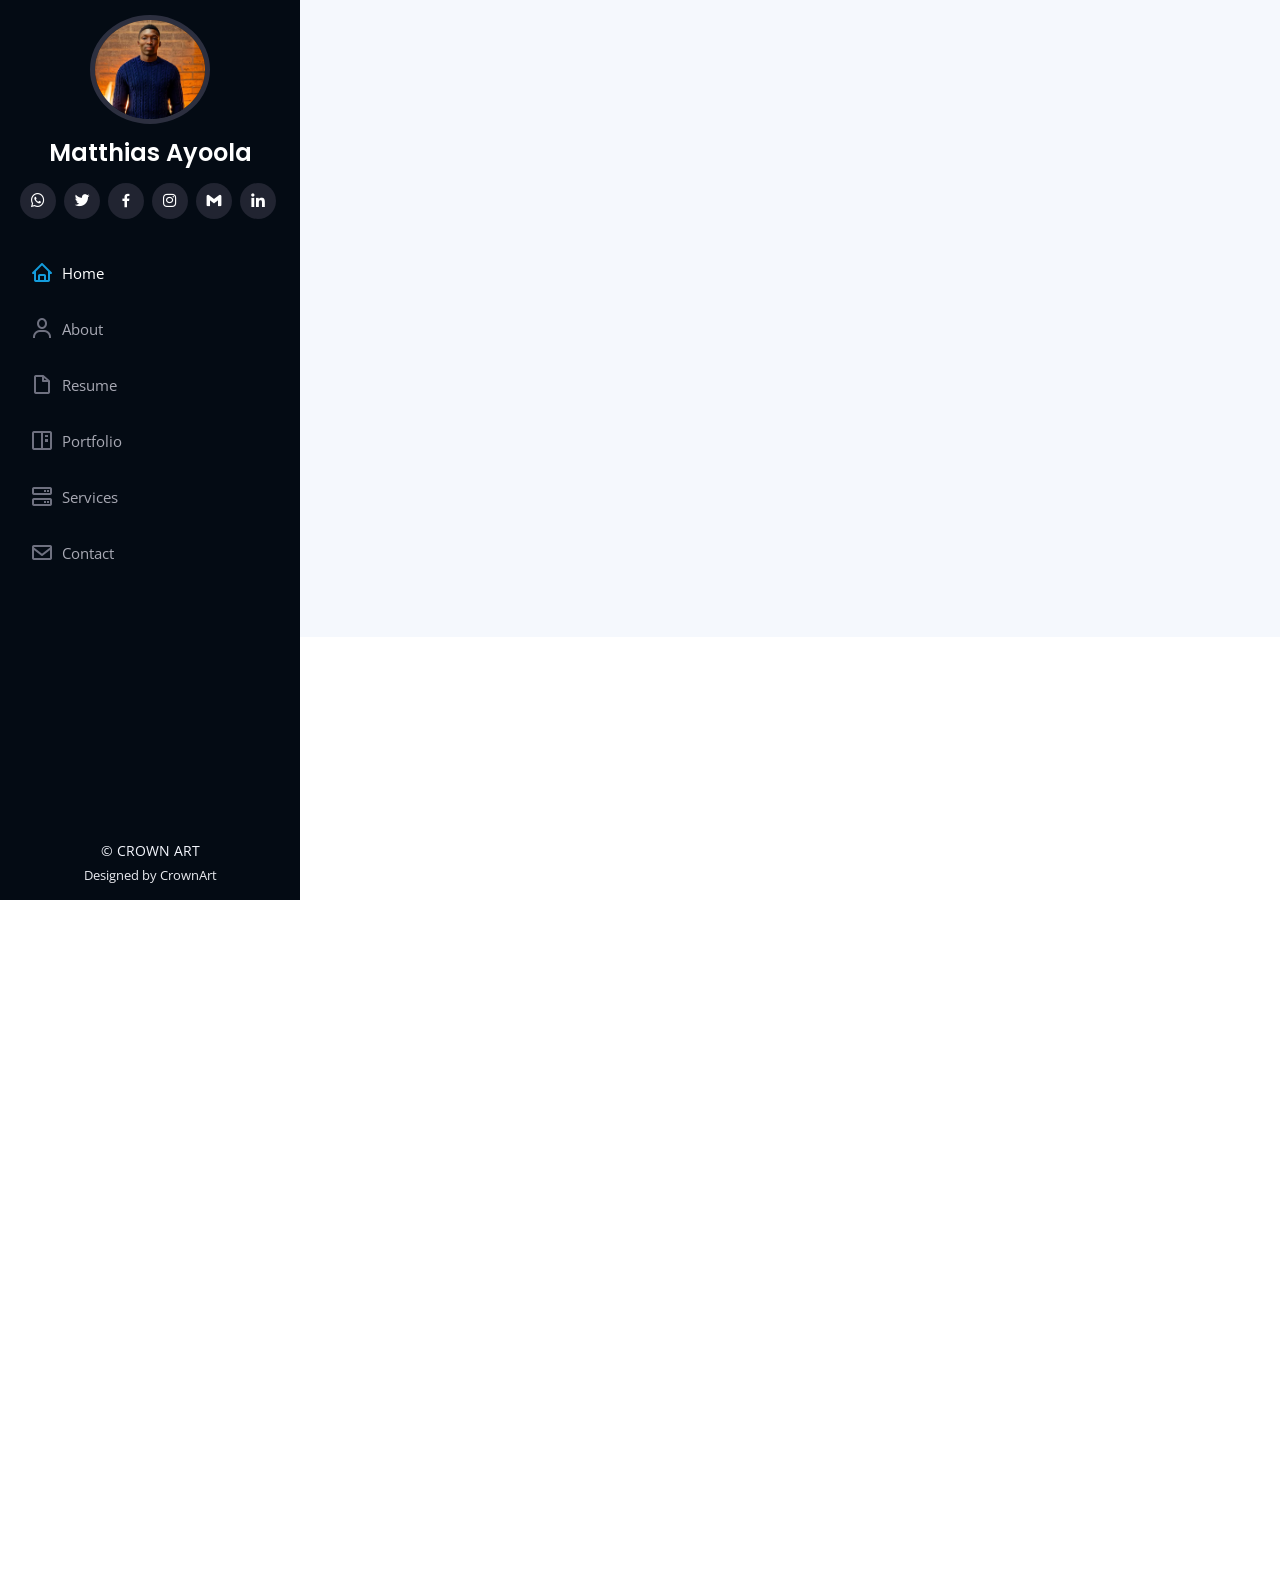
==== commit a085dcdf: "ttt" ====
--- a/boateng.html
+++ b/boateng.html
@@ -171,12 +171,12 @@
       <p>Explore my latest visual creations.</p>
     </div>
     <div class="gallery-container" data-aos="zoom-in">
-      <div class="gallery-item"><img src="project1.jpg" alt="Project 1"></div>
-      <div class="gallery-item"><img src="project2.jpg" alt="Project 2"></div>
-      <div class="gallery-item"><img src="project3.jpg" alt="Project 3"></div>
-      <div class="gallery-item"><img src="project4.jpg" alt="Project 4"></div>
-      <div class="gallery-item"><img src="project5.jpg" alt="Project 5"></div>
-      <div class="gallery-item"><img src="project6.jpg" alt="Project 6"></div>
+      <div class="gallery-item"><img src="assets/banding1.jpg" alt="Project 1"></div>
+      <div class="gallery-item"><img src="assets/banding2.jpg" alt="Project 2"></div>
+      <div class="gallery-item"><img src="assets/banding3.jpg" alt="Project 3"></div>
+      <div class="gallery-item"><img src="assets/banding4.jpg" alt="Project 4"></div>
+      <div class="gallery-item"><img src="assets/banding5.jpg" alt="Project 5"></div>
+      <div class="gallery-item"><img src="assets/banding6.jpg" alt="Project 6"></div>
     </div>
     <div class="download-btn-container" data-aos="fade-up">
       <a href="https://drive.google.com/your-file-link" class="download-btn">Download All</a>
@@ -239,7 +239,7 @@
               </div>
               <div class="my-3">
                 <div class="loading">Loading</div>
-                <div class="error-message"></div>
+  î              <div class="error-message"></div>
                 <div class="sent-message">Your message has been sent. Thank you!</div>
               </div>
               <div class="text-center"><button type="submit">Send Message</button></div>
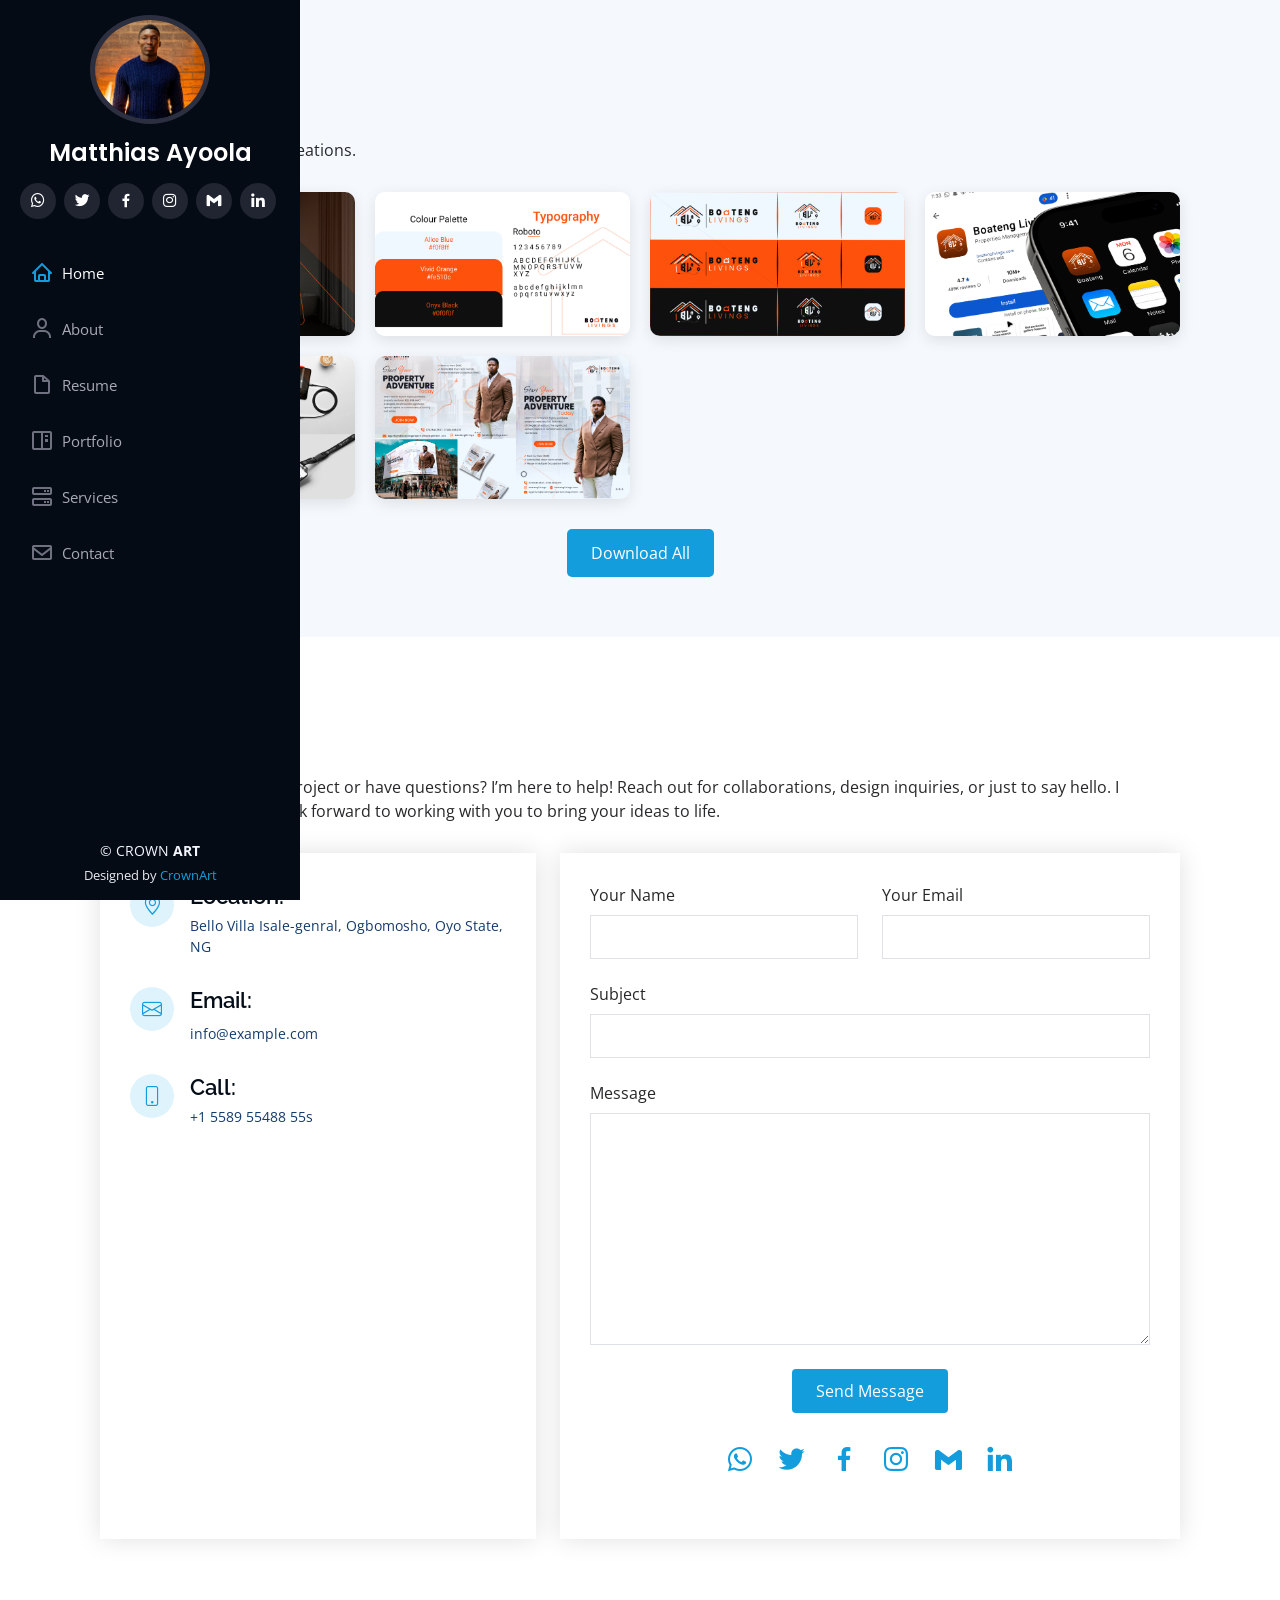
==== commit 74383ac7: "www" ====
--- a/boateng.html
+++ b/boateng.html
@@ -184,85 +184,114 @@
   </div>
 </section>
 
-        <!-- Contact Section -->
-    <section id="contact" class="contact">
-      <div class="container" data-aos="fade-up">
-        <div class="section-title">
-          <h2>Contact</h2>
-          <p>Ready to start your next project or have questions? I’m here to help!</p>
+      <!-- ======= Contact Section ======= -->
+<section id="contact" class="contact">
+  <div class="container">
+    <div class="section-title">
+      <h2>Contact</h2>
+<p>
+  Ready to start your next project or have questions? I’m here to help! Reach out for collaborations, design inquiries, or just to say hello. I respond promptly and look forward to working with you to bring your ideas to life.
+</p>   
+ </div>
+
+    <div class="row" data-aos="fade-in">
+      <div class="col-lg-5 d-flex align-items-stretch">
+        <div class="info">
+          <div class="address">
+            <i class="bi bi-geo-alt"></i>
+            <h4>Location:</h4>
+            <p>Bello Villa Isale-genral, Ogbomosho, Oyo State, NG</p>
+          </div>
+          <div class="email">
+            <i class="bi bi-envelope"></i>
+            <h4>Email:</h4>
+            <p>info@example.com</p>
+          </div>
+          <div class="phone">
+            <i class="bi bi-phone"></i>
+            <h4>Call:</h4>
+            <p>+1 5589 55488 55s</p>
+          </div>
+          <iframe src="https://www.google.com/maps/d/embed?mid=14SeAbaOzehQyG8whSd2vSGQjoM2W7ow&ehbc=2E312F" frameborder="0" style="border:0; width: 100%; height: 290px;" allowfullscreen></iframe>
         </div>
-        <div class="row">
-          <div class="col-lg-5 d-flex align-items-stretch">
-            <div class="info">
-              <div class="address">
-                <i class="bi bi-geo-alt"></i>
-                <h4>Location:</h4>
-                <p>Bello Villa Isale-genral, Ogbomosho, Oyo State, NG</p>
-              </div>
-              <div class="email">
-                <i class="bi bi-envelope"></i>
-                <h4>Email:</h4>
-                <p>[email protected]</p>
-              </div>
-              <div class="phone">
-                <i class="bi bi-phone"></i>
-                <h4>Call:</h4>
-                <p>+1 5589 55488 55s</p>
-              </div>
-              <div class="form-social">
-                <a href="#" class="twitter"><i class="bx bxl-twitter"></i></a>
-                <a href="#" class="facebook"><i class="bx bxl-facebook"></i></a>
-                <a href="#" class="instagram"><i class="bx bxl-instagram"></i></a>
-                <a href="#" class="linkedin"><i class="bx bxl-linkedin"></i></a>
-              </div>
+      </div>
+
+      <div class="col-lg-7 mt-5 mt-lg-0 d-flex align-items-stretch">
+        <form action="https://formspree.io/f/manjwobq" method="POST" role="form" class="php-email-form">
+          <div class="row">
+            <div class="form-group col-md-6">
+              <label for="name">Your Name</label>
+              <input type="text" name="name" class="form-control" id="name" required>
             </div>
-          </div>
-          <div class="col-lg-7 mt-5 mt-lg-0 d-flex align-items-stretch">
-            <form action="forms/contact.php" method="post" class="php-email-form">
-              <div class="row">
-                <div class="form-group col-md-6">
-                  <label for="name">Your Name</label>
-                  <input type="text" name="name" class="form-control" id="name" required>
-                </div>
-                <div class="form-group col-md-6">
-                  <label for="email">Your Email</label>
-                  <input type="email" class="form-control" name="email" id="email" required>
-                </div>
-              </div>
-              <div class="form-group">
-                <label for="subject">Subject</label>
-                <input type="text" class="form-control" name="subject" id="subject" required>
-              </div>
-              <div class="form-group">
-                <label for="message">Message</label>
-                <textarea class="form-control" name="message" rows="10" required></textarea>
-              </div>
-              <div class="my-3">
-                <div class="loading">Loading</div>
-  î              <div class="error-message"></div>
-                <div class="sent-message">Your message has been sent. Thank you!</div>
-              </div>
-              <div class="text-center"><button type="submit">Send Message</button></div>
-            </form>
-          </div>
-        </div>
-      </div>
-    </section>
-  </main>
-
-  <!-- Footer -->
+            <div class="form-group col-md-6">
+              <label for="email">Your Email</label>
+              <input type="email" class="form-control" name="email" id="email" required>
+            </div>
+          </div>
+          <div class="form-group">
+            <label for="subject">Subject</label>
+            <input type="text" class="form-control" name="subject" id="subject" required>
+          </div>
+          <div class="form-group">
+            <label for="message">Message</label>
+            <textarea class="form-control" name="message" rows="10" required></textarea>
+          </div>
+          <!-- Formspree-specific fields -->
+          <input type="hidden" name="_subject" value="New Contact Form Submission">
+          <input type="hidden" name="_honeypot" value="">
+          <div class="my-3">
+            <div class="loading">Loading</div>
+            <div class="error-message"></div>
+            <div class="sent-message">Your message has been sent. Thank you!</div>
+          </div>
+          <div class="text-center"><button type="submit">Send Message</button></div>
+        <!-- Social Media Links -->
+    <div class="contact-social text-center my-4">
+    <div class="form-social mb-4">
+      <a href="https://wa.me/2348077643940" target="_blank" class="mx-2"><i class="bx bxl-whatsapp"></i></a>
+      <a href="https://x.com/C_rowntech?t=K1lyToPX4hGiQ3Go60ShPg&s=09" target="_blank" class="mx-2"><i class="bx bxl-twitter"></i></a>
+      <a href="https://www.facebook.com/ayoola.matthias" target="_blank" class="mx-2"><i class="bx bxl-facebook"></i></a>
+      <a href="https://www.instagram.com/crownart.gfx?igsh=cDUyMmh1eW9mb3Uy" target="_blank" class="mx-2"><i class="bx bxl-instagram"></i></a>
+      <a href="mailto:princematthias64@gmail.com" target="_blank" class="mx-2"><i class="bx bxl-gmail"></i></a>
+      <a href="https://www.linkedin.com/in/ayoola-matthias-157736240" target="_blank" class="mx-2"><i class="bx bxl-linkedin"></i></a>
+    </div>
+        </form>
+      </div>
+    </div>
+  </div>
+</section><!-- End Contact Section -->
+
+   
+
+  </main><!-- End #main -->
+
+  <!-- ======= Footer ======= -->
   <footer id="footer">
     <div class="container">
       <div class="copyright">
-        © CROWN ART
+        &copy; CROWN <strong><span>ART</span></strong>
       </div>
       <div class="credits">
-        Designed by CrownArt
-      </div>
-    </div>
-  </footer>
+        Designed by <a href="https://wa.me/2348077643940">CrownArt</a>
+      </div>
+    </div>
+  </footer><!-- End  Footer -->
 
   <a href="#" class="back-to-top d-flex align-items-center justify-content-center"><i class="bi bi-arrow-up-short"></i></a>
+
+  <!-- Vendor JS Files -->
+  <script src="assets/vendor/purecounter/purecounter_vanilla.js"></script>
+  <script src="assets/vendor/aos/aos.js"></script>
+  <script src="assets/vendor/bootstrap/js/bootstrap.bundle.min.js"></script>
+  <script src="assets/vendor/glightbox/js/glightbox.min.js"></script>
+  <script src="assets/vendor/isotope-layout/isotope.pkgd.min.js"></script>
+  <script src="assets/vendor/swiper/swiper-bundle.min.js"></script>
+  <script src="assets/vendor/typed.js/typed.umd.js"></script>
+  <script src="assets/vendor/waypoints/noframework.waypoints.js"></script>
+  <script src="assets/vendor/php-email-form/validate.js"></script>
+
+  <!-- Template Main JS File -->
+  <script src="assets/js/main.js"></script>
 
   <script>
     AOS.init({ duration: 1000, easing: 'ease-in-out', once: true });
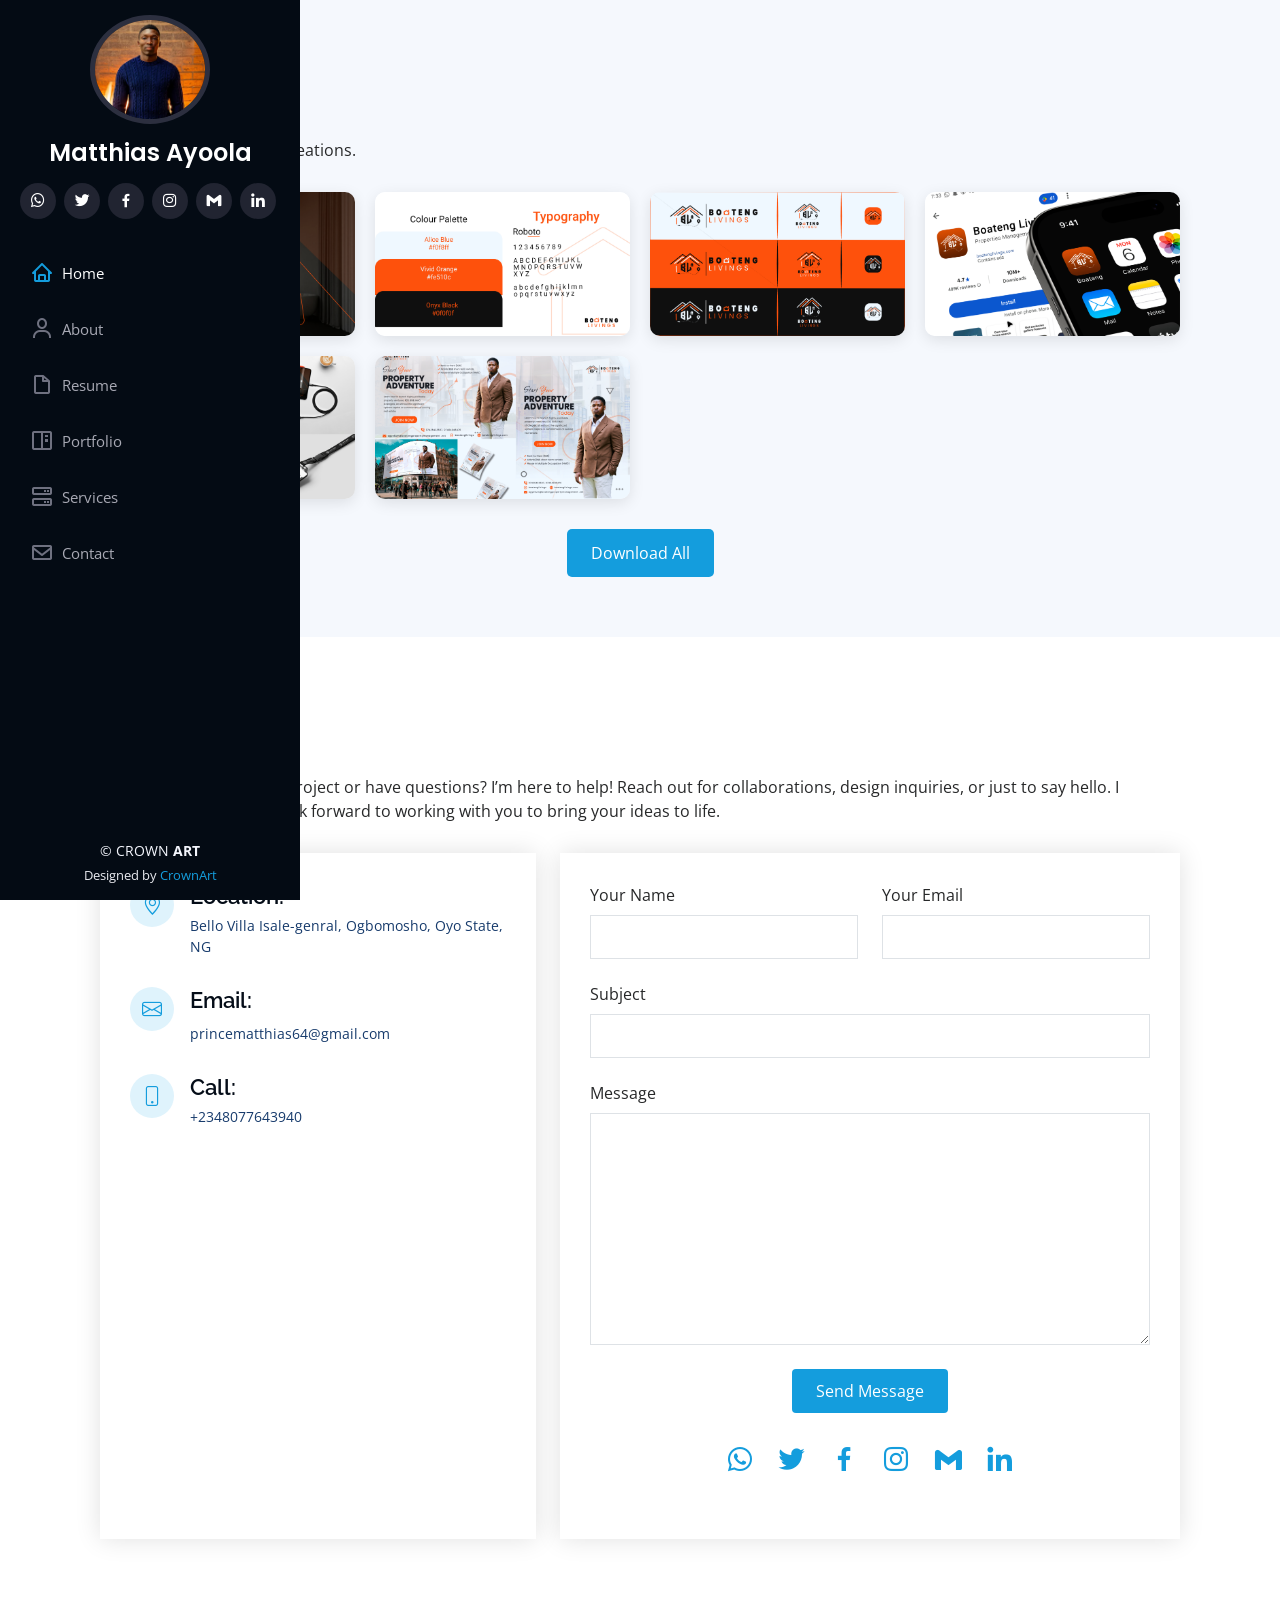
==== commit fc10074d: "Update boateng.html Hu" ====
--- a/boateng.html
+++ b/boateng.html
@@ -179,7 +179,7 @@
       <div class="gallery-item"><img src="assets/banding6.jpg" alt="Project 6"></div>
     </div>
     <div class="download-btn-container" data-aos="fade-up">
-      <a href="https://drive.google.com/your-file-link" class="download-btn">Download All</a>
+      <a href="https://drive.google.com/file/d/1FfPOhsdqxVuj2ThykuBx5NddQmaXKDmq/view?usp=drivesdk" class="download-btn">Download All</a>
     </div>
   </div>
 </section>
@@ -205,12 +205,12 @@
           <div class="email">
             <i class="bi bi-envelope"></i>
             <h4>Email:</h4>
-            <p>info@example.com</p>
+            <p>princematthias64@gmail.com</p>
           </div>
           <div class="phone">
             <i class="bi bi-phone"></i>
             <h4>Call:</h4>
-            <p>+1 5589 55488 55s</p>
+            <p>+2348077643940</p></p>
           </div>
           <iframe src="https://www.google.com/maps/d/embed?mid=14SeAbaOzehQyG8whSd2vSGQjoM2W7ow&ehbc=2E312F" frameborder="0" style="border:0; width: 100%; height: 290px;" allowfullscreen></iframe>
         </div>
